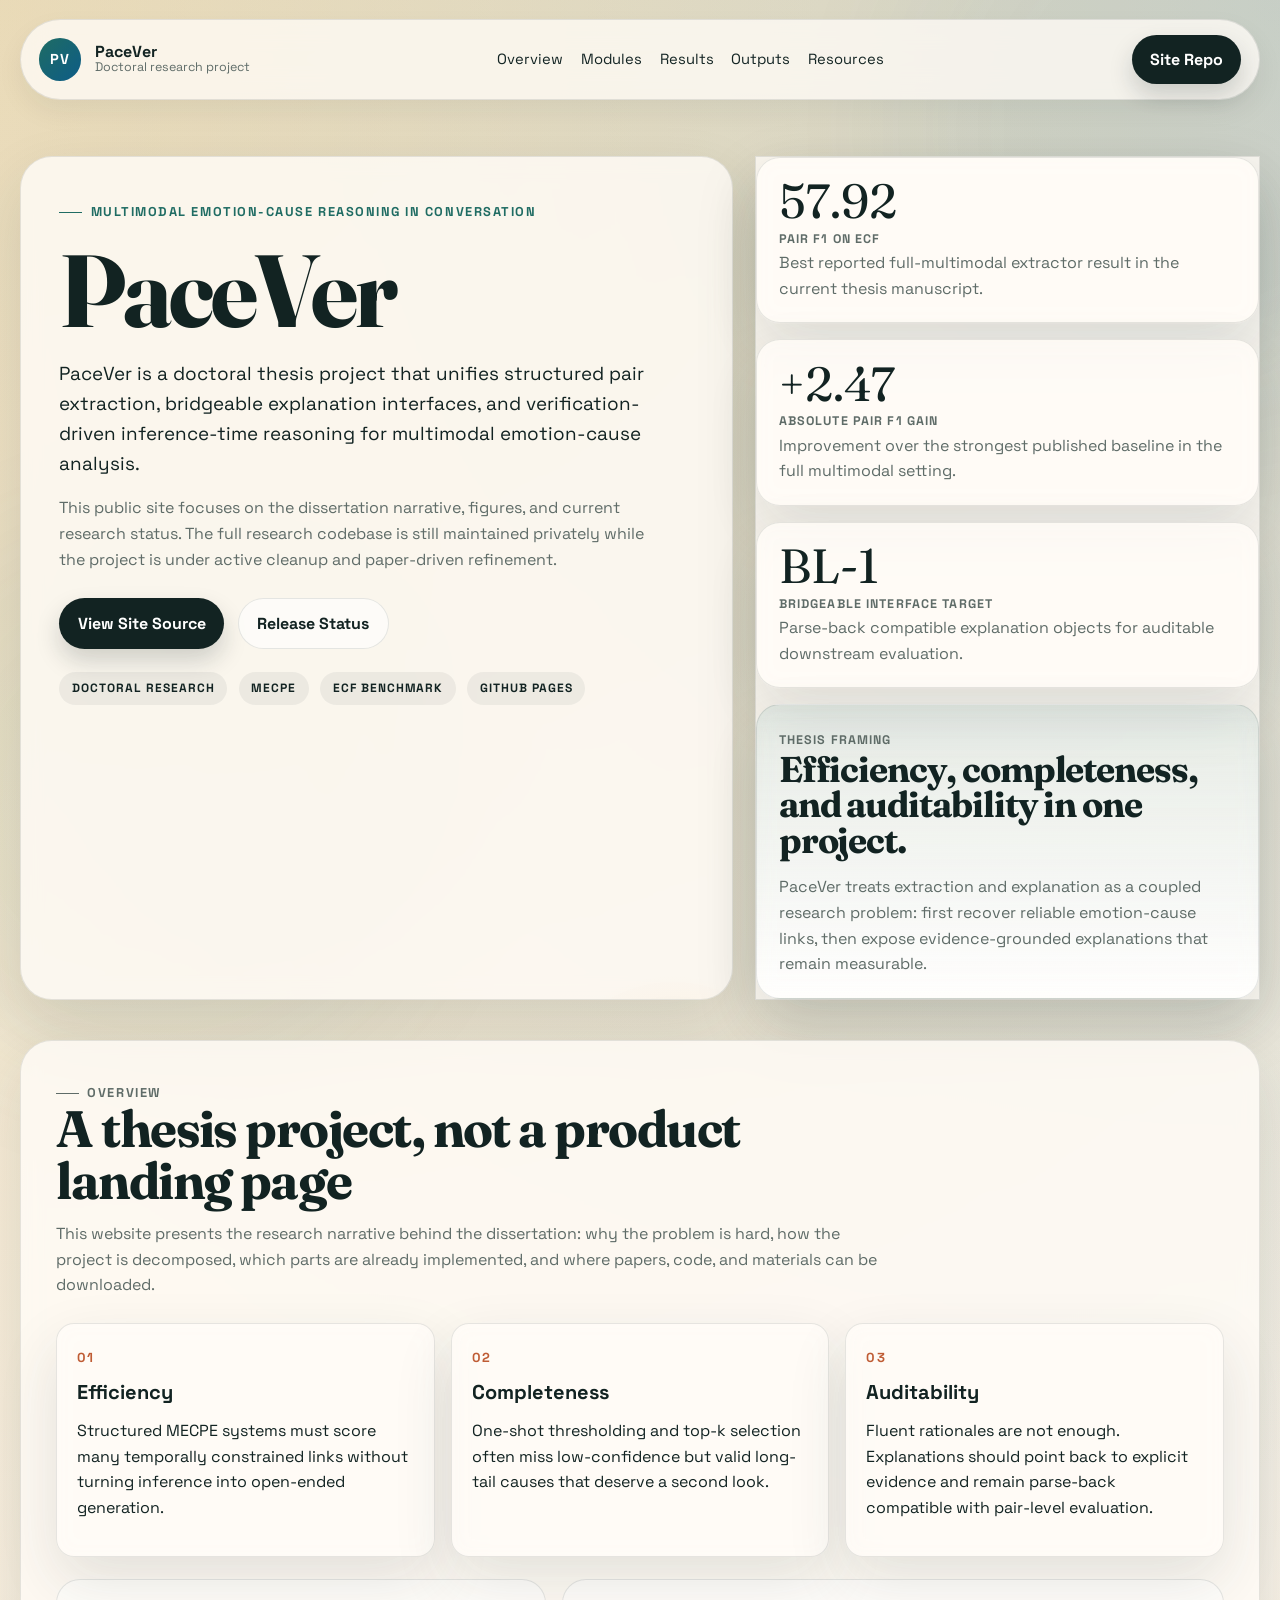
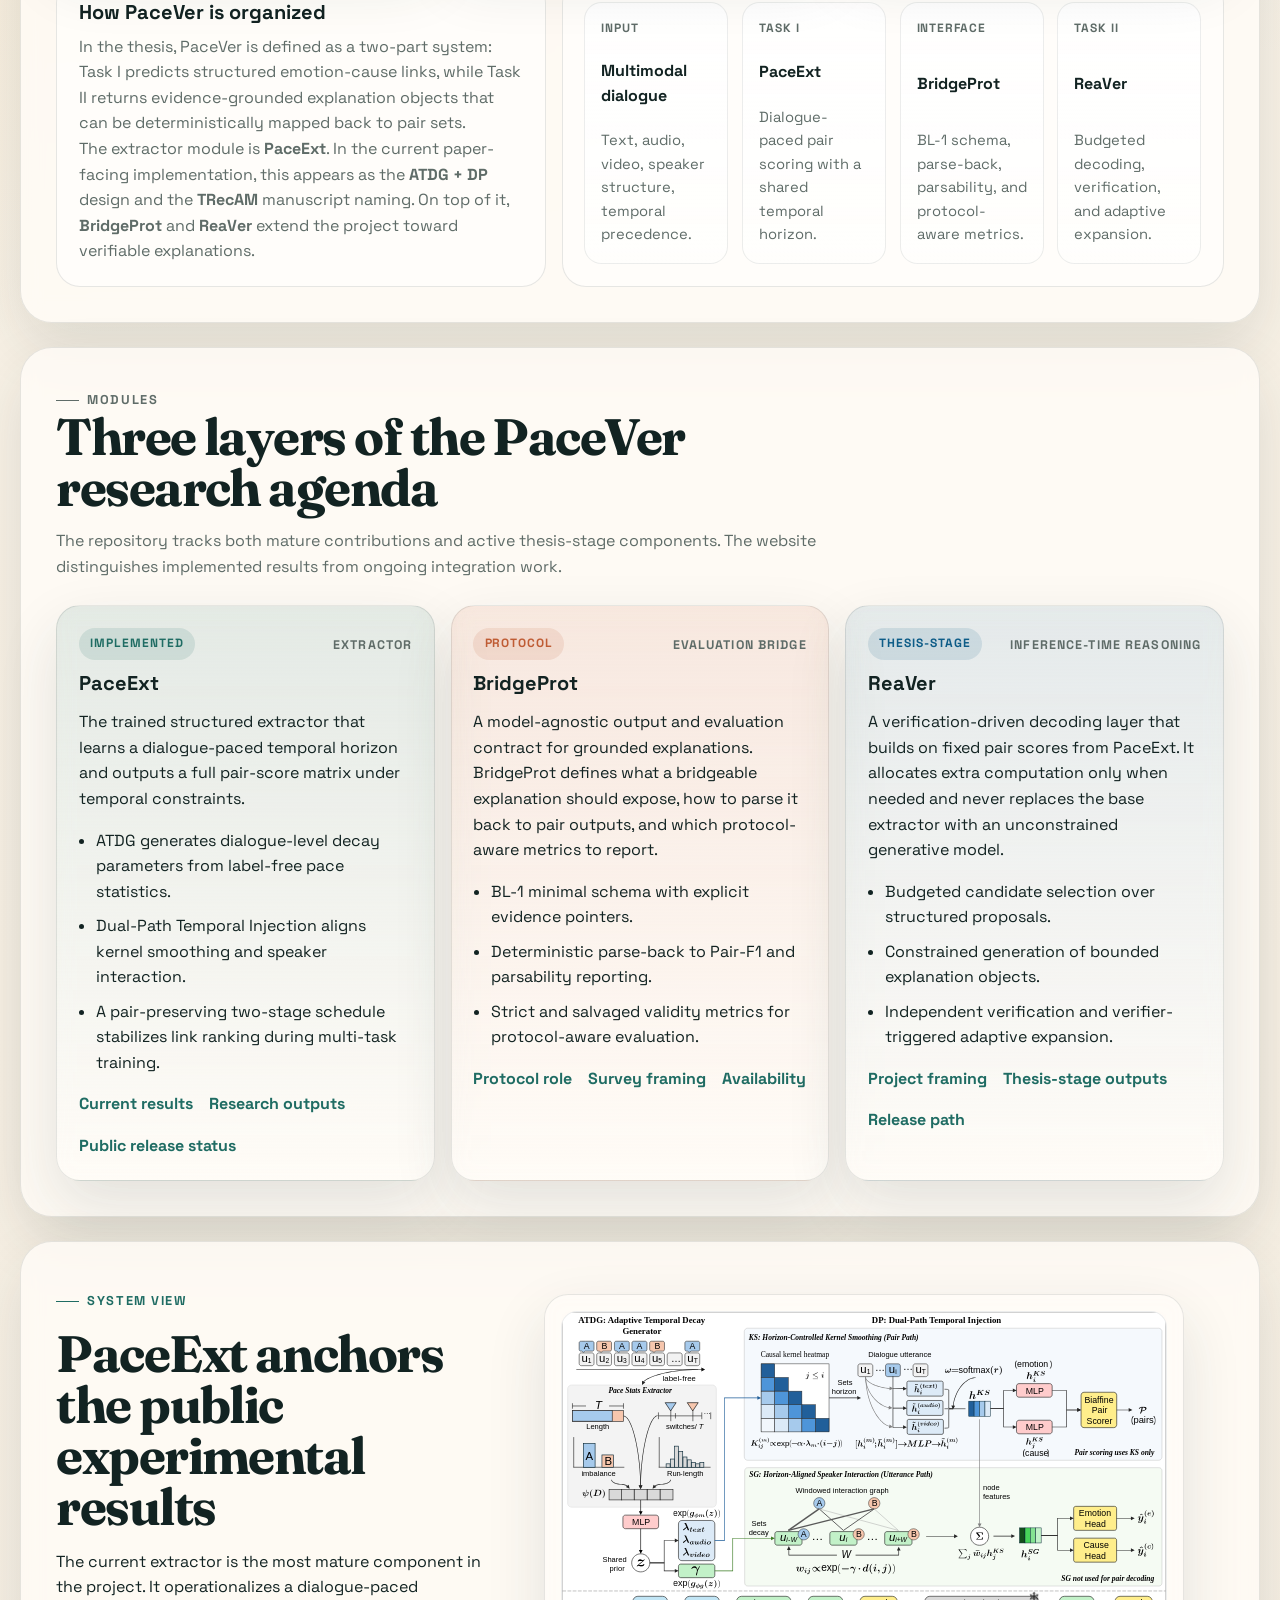
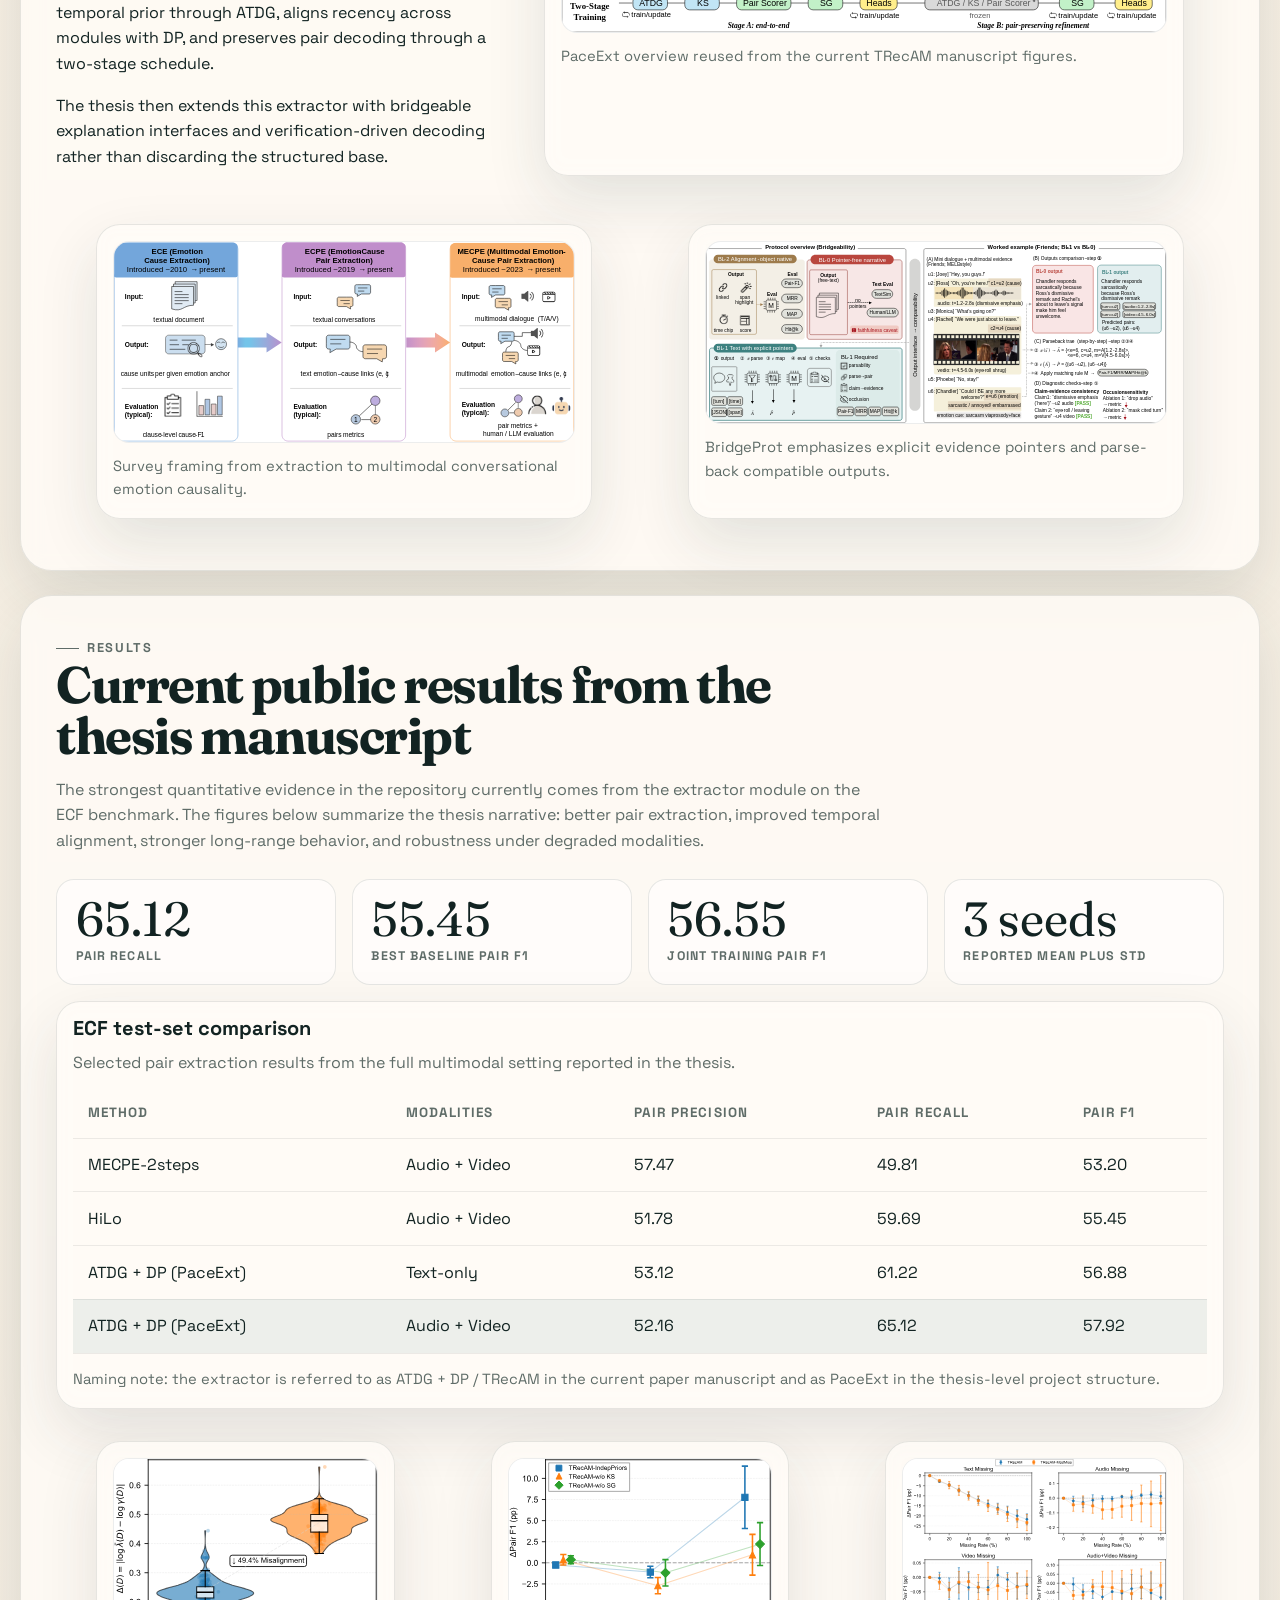
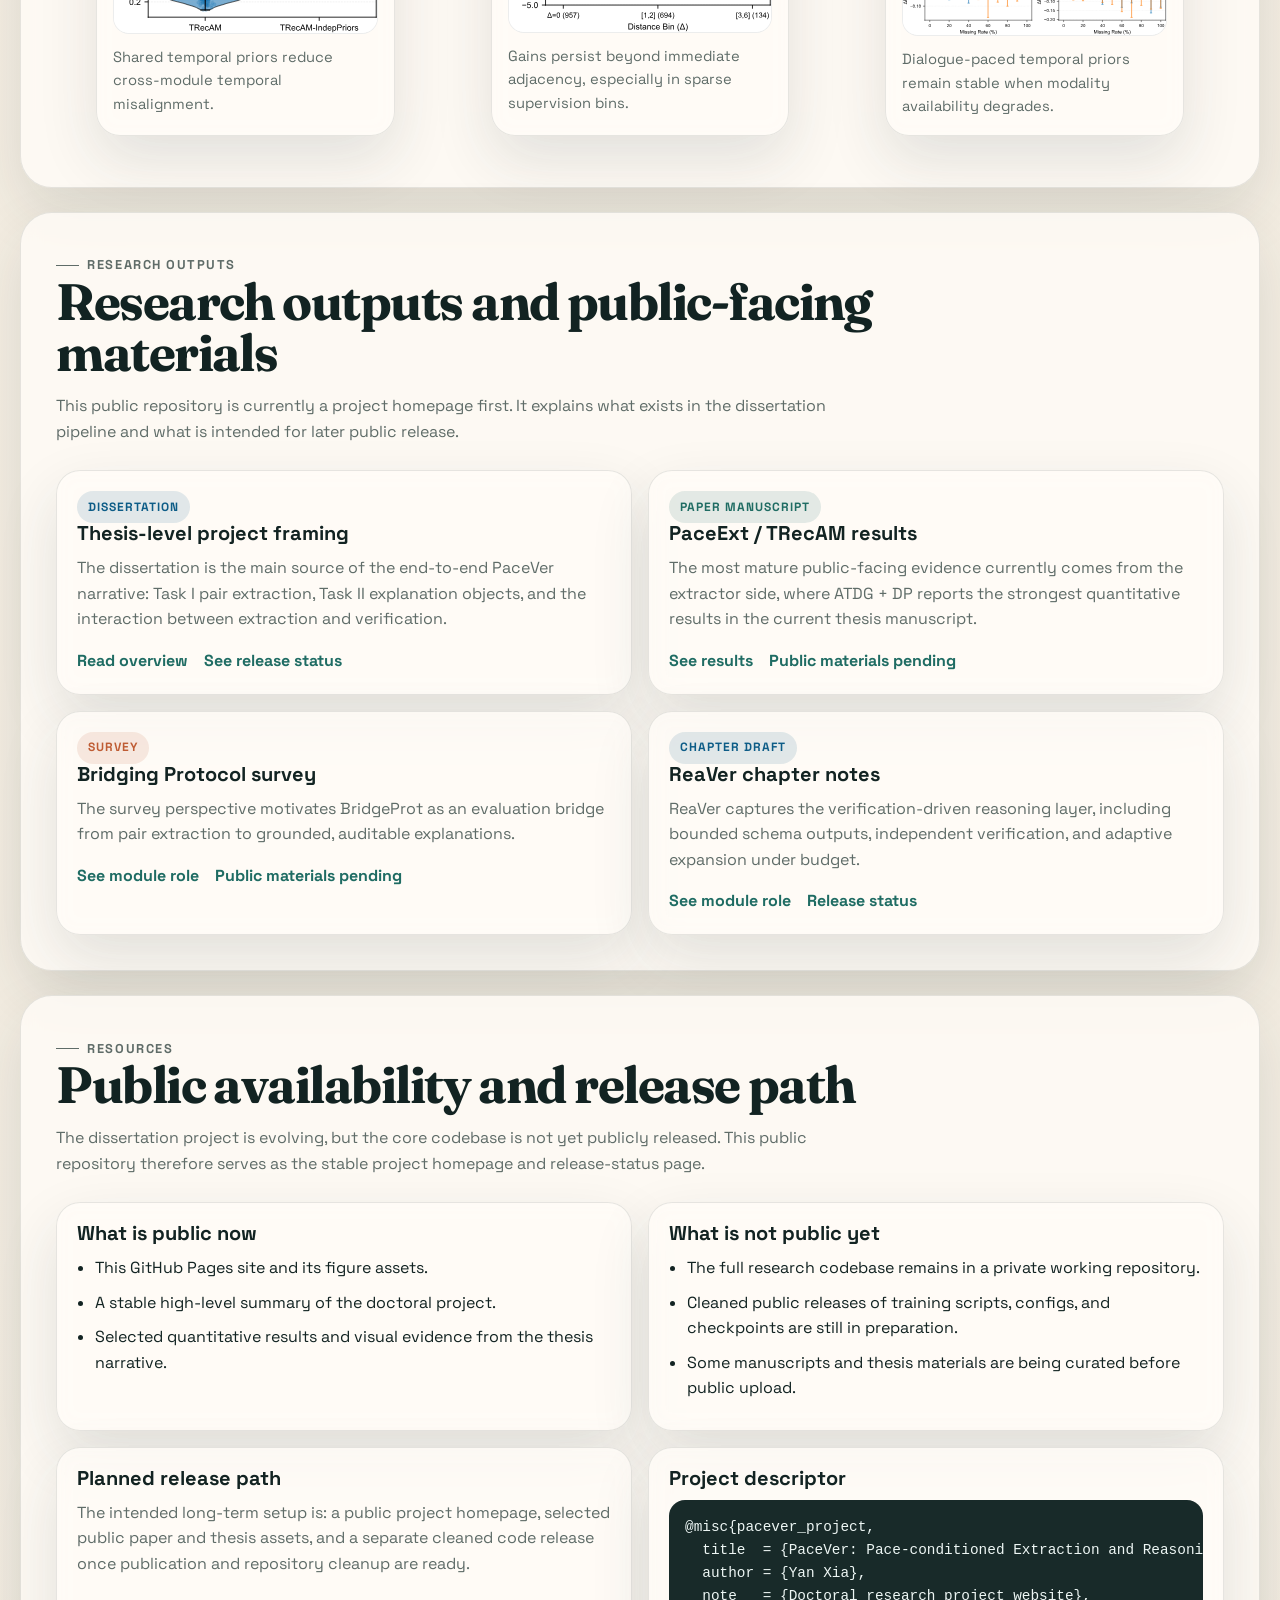
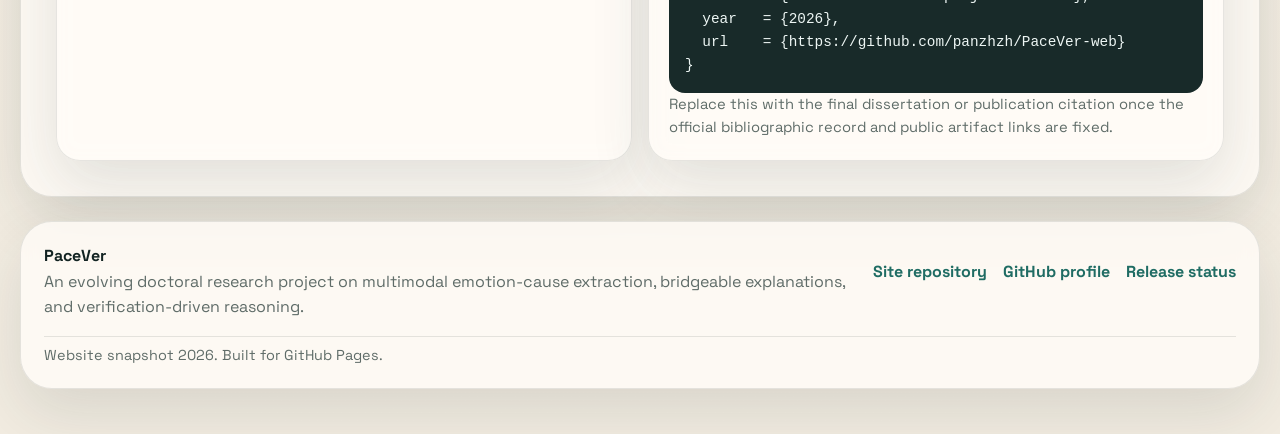
==== index.html @ 2b468725 "Initialize public project website" ====
<!DOCTYPE html>
<html lang="en">
<head>
  <meta charset="UTF-8">
  <meta name="viewport" content="width=device-width, initial-scale=1.0">
  <title>PaceVer | Doctoral Research Project</title>
  <meta
    name="description"
    content="PaceVer is a doctoral research project on multimodal emotion-cause reasoning in conversation, spanning structured extraction, bridgeable explanations, and verification-driven inference-time reasoning."
  >
  <link rel="preconnect" href="https://fonts.googleapis.com">
  <link rel="preconnect" href="https://fonts.gstatic.com" crossorigin>
  <link
    href="https://fonts.googleapis.com/css2?family=Fraunces:opsz,wght@9..144,600;9..144,700&family=Space+Grotesk:wght@400;500;700&display=swap"
    rel="stylesheet"
  >
  <link rel="icon" href="assets/favicon.svg" type="image/svg+xml">
  <link rel="stylesheet" href="assets/styles.css">
</head>
<body>
  <div class="page-shell">
    <header class="site-header">
      <a class="brand" href="#top" aria-label="PaceVer home">
        <span class="brand-mark">PV</span>
        <span class="brand-text">
          <strong>PaceVer</strong>
          <span>Doctoral research project</span>
        </span>
      </a>
      <nav class="site-nav" aria-label="Primary">
        <a href="#overview">Overview</a>
        <a href="#modules">Modules</a>
        <a href="#results">Results</a>
        <a href="#outputs">Outputs</a>
        <a href="#resources">Resources</a>
      </nav>
      <a class="nav-cta" href="https://github.com/panzhzh/PaceVer-web" target="_blank" rel="noreferrer">Site Repo</a>
    </header>

    <main id="top">
      <section class="hero reveal">
        <div class="hero-copy">
          <p class="eyebrow">Multimodal emotion-cause reasoning in conversation</p>
          <h1>PaceVer</h1>
          <p class="hero-lead">
            PaceVer is a doctoral thesis project that unifies structured pair extraction, bridgeable
            explanation interfaces, and verification-driven inference-time reasoning for multimodal
            emotion-cause analysis.
          </p>
          <p class="hero-note">
            This public site focuses on the dissertation narrative, figures, and current research
            status. The full research codebase is still maintained privately while the project is
            under active cleanup and paper-driven refinement.
          </p>
          <div class="hero-actions">
            <a class="button primary" href="https://github.com/panzhzh/PaceVer-web" target="_blank" rel="noreferrer">View Site Source</a>
            <a class="button secondary" href="#resources">Release Status</a>
          </div>
          <div class="hero-tags" aria-label="Project tags">
            <span>Doctoral research</span>
            <span>MECPE</span>
            <span>ECF benchmark</span>
            <span>GitHub Pages</span>
          </div>
        </div>

        <aside class="hero-panel">
          <div class="metric-stack">
            <article class="metric-card">
              <span class="metric-value">57.92</span>
              <span class="metric-label">Pair F1 on ECF</span>
              <p>Best reported full-multimodal extractor result in the current thesis manuscript.</p>
            </article>
            <article class="metric-card">
              <span class="metric-value">+2.47</span>
              <span class="metric-label">Absolute Pair F1 gain</span>
              <p>Improvement over the strongest published baseline in the full multimodal setting.</p>
            </article>
            <article class="metric-card">
              <span class="metric-value">BL-1</span>
              <span class="metric-label">Bridgeable interface target</span>
              <p>Parse-back compatible explanation objects for auditable downstream evaluation.</p>
            </article>
          </div>
          <div class="thesis-frame">
            <p class="frame-label">Thesis framing</p>
            <h2>Efficiency, completeness, and auditability in one project.</h2>
            <p>
              PaceVer treats extraction and explanation as a coupled research problem: first recover
              reliable emotion-cause links, then expose evidence-grounded explanations that remain
              measurable.
            </p>
          </div>
        </aside>
      </section>

      <section id="overview" class="section reveal">
        <div class="section-heading">
          <p class="eyebrow">Overview</p>
          <h2>A thesis project, not a product landing page</h2>
          <p>
            This website presents the research narrative behind the dissertation: why the problem is
            hard, how the project is decomposed, which parts are already implemented, and where
            papers, code, and materials can be downloaded.
          </p>
        </div>

        <div class="challenge-grid">
          <article class="challenge-card">
            <span class="challenge-index">01</span>
            <h3>Efficiency</h3>
            <p>
              Structured MECPE systems must score many temporally constrained links without turning
              inference into open-ended generation.
            </p>
          </article>
          <article class="challenge-card">
            <span class="challenge-index">02</span>
            <h3>Completeness</h3>
            <p>
              One-shot thresholding and top-k selection often miss low-confidence but valid long-tail
              causes that deserve a second look.
            </p>
          </article>
          <article class="challenge-card">
            <span class="challenge-index">03</span>
            <h3>Auditability</h3>
            <p>
              Fluent rationales are not enough. Explanations should point back to explicit evidence
              and remain parse-back compatible with pair-level evaluation.
            </p>
          </article>
        </div>

        <div class="project-summary">
          <div class="summary-copy">
            <h3>How PaceVer is organized</h3>
            <p>
              In the thesis, PaceVer is defined as a two-part system: Task I predicts structured
              emotion-cause links, while Task II returns evidence-grounded explanation objects that
              can be deterministically mapped back to pair sets.
            </p>
            <p>
              The extractor module is <strong>PaceExt</strong>. In the current paper-facing
              implementation, this appears as the <strong>ATDG + DP</strong> design and the
              <strong>TRecAM</strong> manuscript naming. On top of it, <strong>BridgeProt</strong>
              and <strong>ReaVer</strong> extend the project toward verifiable explanations.
            </p>
          </div>
          <div class="summary-rail" aria-label="PaceVer flow">
            <div class="rail-node">
              <span>Input</span>
              <strong>Multimodal dialogue</strong>
              <p>Text, audio, video, speaker structure, temporal precedence.</p>
            </div>
            <div class="rail-arrow">-></div>
            <div class="rail-node">
              <span>Task I</span>
              <strong>PaceExt</strong>
              <p>Dialogue-paced pair scoring with a shared temporal horizon.</p>
            </div>
            <div class="rail-arrow">-></div>
            <div class="rail-node">
              <span>Interface</span>
              <strong>BridgeProt</strong>
              <p>BL-1 schema, parse-back, parsability, and protocol-aware metrics.</p>
            </div>
            <div class="rail-arrow">-></div>
            <div class="rail-node">
              <span>Task II</span>
              <strong>ReaVer</strong>
              <p>Budgeted decoding, verification, and adaptive expansion.</p>
            </div>
          </div>
        </div>
      </section>

      <section id="modules" class="section reveal">
        <div class="section-heading">
          <p class="eyebrow">Modules</p>
          <h2>Three layers of the PaceVer research agenda</h2>
          <p>
            The repository tracks both mature contributions and active thesis-stage components. The
            website distinguishes implemented results from ongoing integration work.
          </p>
        </div>

        <div class="module-grid">
          <article class="module-card accent-sage">
            <div class="module-topline">
              <span class="status status-live">Implemented</span>
              <span class="module-kicker">Extractor</span>
            </div>
            <h3>PaceExt</h3>
            <p>
              The trained structured extractor that learns a dialogue-paced temporal horizon and
              outputs a full pair-score matrix under temporal constraints.
            </p>
            <ul>
              <li>ATDG generates dialogue-level decay parameters from label-free pace statistics.</li>
              <li>Dual-Path Temporal Injection aligns kernel smoothing and speaker interaction.</li>
              <li>A pair-preserving two-stage schedule stabilizes link ranking during multi-task training.</li>
            </ul>
            <div class="module-links">
              <a href="#results">Current results</a>
              <a href="#outputs">Research outputs</a>
              <a href="#resources">Public release status</a>
            </div>
          </article>

          <article class="module-card accent-clay">
            <div class="module-topline">
              <span class="status status-build">Protocol</span>
              <span class="module-kicker">Evaluation bridge</span>
            </div>
            <h3>BridgeProt</h3>
            <p>
              A model-agnostic output and evaluation contract for grounded explanations. BridgeProt
              defines what a bridgeable explanation should expose, how to parse it back to pair
              outputs, and which protocol-aware metrics to report.
            </p>
            <ul>
              <li>BL-1 minimal schema with explicit evidence pointers.</li>
              <li>Deterministic parse-back to Pair-F1 and parsability reporting.</li>
              <li>Strict and salvaged validity metrics for protocol-aware evaluation.</li>
            </ul>
            <div class="module-links">
              <a href="#overview">Protocol role</a>
              <a href="#outputs">Survey framing</a>
              <a href="#resources">Availability</a>
            </div>
          </article>

          <article class="module-card accent-sea">
            <div class="module-topline">
              <span class="status status-thesis">Thesis-stage</span>
              <span class="module-kicker">Inference-time reasoning</span>
            </div>
            <h3>ReaVer</h3>
            <p>
              A verification-driven decoding layer that builds on fixed pair scores from PaceExt. It
              allocates extra computation only when needed and never replaces the base extractor with
              an unconstrained generative model.
            </p>
            <ul>
              <li>Budgeted candidate selection over structured proposals.</li>
              <li>Constrained generation of bounded explanation objects.</li>
              <li>Independent verification and verifier-triggered adaptive expansion.</li>
            </ul>
            <div class="module-links">
              <a href="#overview">Project framing</a>
              <a href="#outputs">Thesis-stage outputs</a>
              <a href="#resources">Release path</a>
            </div>
          </article>
        </div>
      </section>

      <section class="section visual-band reveal">
        <div class="figure-feature">
          <div class="figure-copy">
            <p class="eyebrow">System view</p>
            <h2>PaceExt anchors the public experimental results</h2>
            <p>
              The current extractor is the most mature component in the project. It operationalizes a
              dialogue-paced temporal prior through ATDG, aligns recency across modules with DP, and
              preserves pair decoding through a two-stage schedule.
            </p>
            <p>
              The thesis then extends this extractor with bridgeable explanation interfaces and
              verification-driven decoding rather than discarding the structured base.
            </p>
          </div>
          <figure class="figure-card large-figure">
            <img src="assets/images/paceext-overview.svg" alt="Overview of the PaceExt architecture">
            <figcaption>PaceExt overview reused from the current TRecAM manuscript figures.</figcaption>
          </figure>
        </div>

        <div class="figure-grid">
          <figure class="figure-card">
            <img src="assets/images/evolution-landscape.svg" alt="Evolution landscape of emotion causality tasks">
            <figcaption>Survey framing from extraction to multimodal conversational emotion causality.</figcaption>
          </figure>
          <figure class="figure-card">
            <img src="assets/images/bridgeprot-case.svg" alt="Example BridgeProt case diagram">
            <figcaption>BridgeProt emphasizes explicit evidence pointers and parse-back compatible outputs.</figcaption>
          </figure>
        </div>
      </section>

      <section id="results" class="section reveal">
        <div class="section-heading">
          <p class="eyebrow">Results</p>
          <h2>Current public results from the thesis manuscript</h2>
          <p>
            The strongest quantitative evidence in the repository currently comes from the extractor
            module on the ECF benchmark. The figures below summarize the thesis narrative: better pair
            extraction, improved temporal alignment, stronger long-range behavior, and robustness under
            degraded modalities.
          </p>
        </div>

        <div class="results-strip">
          <article>
            <span class="metric-value">65.12</span>
            <span class="metric-label">Pair recall</span>
          </article>
          <article>
            <span class="metric-value">55.45</span>
            <span class="metric-label">Best baseline Pair F1</span>
          </article>
          <article>
            <span class="metric-value">56.55</span>
            <span class="metric-label">Joint training Pair F1</span>
          </article>
          <article>
            <span class="metric-value">3 seeds</span>
            <span class="metric-label">Reported mean plus std</span>
          </article>
        </div>

        <div class="table-card">
          <div class="table-header">
            <h3>ECF test-set comparison</h3>
            <p>Selected pair extraction results from the full multimodal setting reported in the thesis.</p>
          </div>
          <div class="table-scroll">
            <table>
              <thead>
                <tr>
                  <th>Method</th>
                  <th>Modalities</th>
                  <th>Pair Precision</th>
                  <th>Pair Recall</th>
                  <th>Pair F1</th>
                </tr>
              </thead>
              <tbody>
                <tr>
                  <td>MECPE-2steps</td>
                  <td>Audio + Video</td>
                  <td>57.47</td>
                  <td>49.81</td>
                  <td>53.20</td>
                </tr>
                <tr>
                  <td>HiLo</td>
                  <td>Audio + Video</td>
                  <td>51.78</td>
                  <td>59.69</td>
                  <td>55.45</td>
                </tr>
                <tr>
                  <td>ATDG + DP (PaceExt)</td>
                  <td>Text-only</td>
                  <td>53.12</td>
                  <td>61.22</td>
                  <td>56.88</td>
                </tr>
                <tr class="highlight-row">
                  <td>ATDG + DP (PaceExt)</td>
                  <td>Audio + Video</td>
                  <td>52.16</td>
                  <td>65.12</td>
                  <td>57.92</td>
                </tr>
              </tbody>
            </table>
          </div>
          <p class="table-footnote">
            Naming note: the extractor is referred to as ATDG + DP / TRecAM in the current paper
            manuscript and as PaceExt in the thesis-level project structure.
          </p>
        </div>

        <div class="figure-grid results-figures">
          <figure class="figure-card">
            <img src="assets/images/temporal-alignment.svg" alt="Temporal alignment delta figure">
            <figcaption>Shared temporal priors reduce cross-module temporal misalignment.</figcaption>
          </figure>
          <figure class="figure-card">
            <img src="assets/images/distance-analysis.svg" alt="Distance analysis figure">
            <figcaption>Gains persist beyond immediate adjacency, especially in sparse supervision bins.</figcaption>
          </figure>
          <figure class="figure-card">
            <img src="assets/images/missing-modality.svg" alt="Missing modality robustness figure">
            <figcaption>Dialogue-paced temporal priors remain stable when modality availability degrades.</figcaption>
          </figure>
        </div>
      </section>

      <section id="outputs" class="section reveal">
        <div class="section-heading">
          <p class="eyebrow">Research Outputs</p>
          <h2>Research outputs and public-facing materials</h2>
          <p>
            This public repository is currently a project homepage first. It explains what exists in
            the dissertation pipeline and what is intended for later public release.
          </p>
        </div>

        <div class="output-grid">
          <article class="output-card">
            <span class="status status-thesis">Dissertation</span>
            <h3>Thesis-level project framing</h3>
            <p>
              The dissertation is the main source of the end-to-end PaceVer narrative: Task I pair
              extraction, Task II explanation objects, and the interaction between extraction and
              verification.
            </p>
            <div class="output-links">
              <a href="#overview">Read overview</a>
              <a href="#resources">See release status</a>
            </div>
          </article>

          <article class="output-card">
            <span class="status status-live">Paper manuscript</span>
            <h3>PaceExt / TRecAM results</h3>
            <p>
              The most mature public-facing evidence currently comes from the extractor side, where
              ATDG + DP reports the strongest quantitative results in the current thesis manuscript.
            </p>
            <div class="output-links">
              <a href="#results">See results</a>
              <a href="#resources">Public materials pending</a>
            </div>
          </article>

          <article class="output-card">
            <span class="status status-build">Survey</span>
            <h3>Bridging Protocol survey</h3>
            <p>
              The survey perspective motivates BridgeProt as an evaluation bridge from pair extraction
              to grounded, auditable explanations.
            </p>
            <div class="output-links">
              <a href="#modules">See module role</a>
              <a href="#resources">Public materials pending</a>
            </div>
          </article>

          <article class="output-card">
            <span class="status status-thesis">Chapter draft</span>
            <h3>ReaVer chapter notes</h3>
            <p>
              ReaVer captures the verification-driven reasoning layer, including bounded schema
              outputs, independent verification, and adaptive expansion under budget.
            </p>
            <div class="output-links">
              <a href="#modules">See module role</a>
              <a href="#resources">Release status</a>
            </div>
          </article>
        </div>
      </section>

      <section id="resources" class="section reveal">
        <div class="section-heading">
          <p class="eyebrow">Resources</p>
          <h2>Public availability and release path</h2>
          <p>
            The dissertation project is evolving, but the core codebase is not yet publicly released.
            This public repository therefore serves as the stable project homepage and release-status
            page.
          </p>
        </div>

        <div class="resource-layout">
          <article class="resource-card">
            <h3>What is public now</h3>
            <ul>
              <li>This GitHub Pages site and its figure assets.</li>
              <li>A stable high-level summary of the doctoral project.</li>
              <li>Selected quantitative results and visual evidence from the thesis narrative.</li>
            </ul>
          </article>

          <article class="resource-card">
            <h3>What is not public yet</h3>
            <ul>
              <li>The full research codebase remains in a private working repository.</li>
              <li>Cleaned public releases of training scripts, configs, and checkpoints are still in preparation.</li>
              <li>Some manuscripts and thesis materials are being curated before public upload.</li>
            </ul>
          </article>

          <article class="resource-card">
            <h3>Planned release path</h3>
            <p>
              The intended long-term setup is: a public project homepage, selected public paper and
              thesis assets, and a separate cleaned code release once publication and repository
              cleanup are ready.
            </p>
          </article>

          <article class="resource-card citation-card">
            <h3>Project descriptor</h3>
            <pre><code>@misc{pacever_project,
  title  = {PaceVer: Pace-conditioned Extraction and Reasoning with Verification},
  author = {Yan Xia},
  note   = {Doctoral research project website},
  year   = {2026},
  url    = {https://github.com/panzhzh/PaceVer-web}
}</code></pre>
            <p class="citation-note">
              Replace this with the final dissertation or publication citation once the official
              bibliographic record and public artifact links are fixed.
            </p>
          </article>
        </div>
      </section>
    </main>

    <footer class="site-footer reveal">
      <div>
        <strong>PaceVer</strong>
        <p>
          An evolving doctoral research project on multimodal emotion-cause extraction, bridgeable
          explanations, and verification-driven reasoning.
        </p>
      </div>
      <div class="footer-links">
        <a href="https://github.com/panzhzh/PaceVer-web" target="_blank" rel="noreferrer">Site repository</a>
        <a href="https://github.com/panzhzh" target="_blank" rel="noreferrer">GitHub profile</a>
        <a href="#resources">Release status</a>
      </div>
      <p class="footer-meta">Website snapshot <span id="year"></span>. Built for GitHub Pages.</p>
    </footer>
  </div>

  <script src="assets/app.js"></script>
</body>
</html>
---- assets/styles.css ----
:root {
  --bg: #f7f0e4;
  --surface: rgba(255, 252, 247, 0.82);
  --surface-strong: #fffdf9;
  --ink: #122322;
  --muted: #5f6c68;
  --line: rgba(18, 35, 34, 0.1);
  --sage: #1f6c63;
  --sage-soft: rgba(31, 108, 99, 0.12);
  --sea: #0d5c87;
  --sea-soft: rgba(13, 92, 135, 0.12);
  --clay: #bf5c34;
  --clay-soft: rgba(191, 92, 52, 0.12);
  --gold: #dbb461;
  --shadow: 0 24px 60px rgba(35, 49, 47, 0.12);
  --radius-xl: 32px;
  --radius-lg: 24px;
  --radius-md: 18px;
  --max-width: 1240px;
}

* {
  box-sizing: border-box;
}

html {
  scroll-behavior: smooth;
}

body {
  margin: 0;
  font-family: "Space Grotesk", sans-serif;
  color: var(--ink);
  background:
    radial-gradient(circle at top left, rgba(219, 180, 97, 0.35), transparent 28%),
    radial-gradient(circle at top right, rgba(13, 92, 135, 0.18), transparent 24%),
    linear-gradient(180deg, #fbf5ea 0%, var(--bg) 38%, #f2ece1 100%);
  line-height: 1.6;
}

body::before,
body::after {
  content: "";
  position: fixed;
  inset: auto;
  width: 36rem;
  height: 36rem;
  border-radius: 50%;
  filter: blur(70px);
  opacity: 0.28;
  pointer-events: none;
  z-index: -1;
}

body::before {
  top: -10rem;
  right: -12rem;
  background: rgba(13, 92, 135, 0.18);
}

body::after {
  bottom: -12rem;
  left: -8rem;
  background: rgba(31, 108, 99, 0.18);
}

a {
  color: inherit;
  text-decoration: none;
}

img {
  display: block;
  width: 100%;
  height: auto;
}

.page-shell {
  width: min(calc(100% - 2rem), var(--max-width));
  margin: 0 auto;
  padding: 1.2rem 0 2.8rem;
}

.site-header {
  position: sticky;
  top: 1rem;
  z-index: 20;
  display: flex;
  align-items: center;
  justify-content: space-between;
  gap: 1rem;
  margin-bottom: 1.5rem;
  padding: 0.9rem 1.1rem;
  border: 1px solid var(--line);
  border-radius: 999px;
  background: rgba(255, 252, 247, 0.78);
  backdrop-filter: blur(14px);
  box-shadow: 0 12px 28px rgba(22, 37, 35, 0.06);
}

.brand {
  display: inline-flex;
  align-items: center;
  gap: 0.85rem;
}

.brand-mark {
  display: grid;
  place-items: center;
  width: 2.65rem;
  height: 2.65rem;
  border-radius: 50%;
  background: linear-gradient(135deg, var(--sage), var(--sea));
  color: #fff;
  font-size: 0.9rem;
  font-weight: 700;
  letter-spacing: 0.06em;
}

.brand-text {
  display: flex;
  flex-direction: column;
  line-height: 1.05;
}

.brand-text strong {
  font-size: 1rem;
}

.brand-text span:last-child {
  color: var(--muted);
  font-size: 0.78rem;
}

.site-nav {
  display: flex;
  flex-wrap: wrap;
  justify-content: center;
  gap: 1.1rem;
  font-size: 0.92rem;
}

.site-nav a,
.footer-links a,
.module-links a,
.output-links a,
.resource-card a {
  position: relative;
}

.site-nav a::after,
.footer-links a::after,
.module-links a::after,
.output-links a::after,
.resource-card a::after {
  content: "";
  position: absolute;
  left: 0;
  bottom: -0.15rem;
  width: 100%;
  height: 1px;
  background: currentColor;
  transform: scaleX(0);
  transform-origin: left;
  transition: transform 180ms ease;
}

.site-nav a:hover::after,
.footer-links a:hover::after,
.module-links a:hover::after,
.output-links a:hover::after,
.resource-card a:hover::after {
  transform: scaleX(1);
}

.nav-cta,
.button {
  display: inline-flex;
  align-items: center;
  justify-content: center;
  min-height: 2.85rem;
  padding: 0.75rem 1.15rem;
  border-radius: 999px;
  font-weight: 700;
  transition: transform 180ms ease, box-shadow 180ms ease, background 180ms ease;
}

.nav-cta,
.button.primary {
  background: var(--ink);
  color: #fff;
  box-shadow: 0 12px 24px rgba(18, 35, 34, 0.18);
}

.button.secondary {
  border: 1px solid var(--line);
  background: rgba(255, 255, 255, 0.6);
}

.nav-cta:hover,
.button:hover {
  transform: translateY(-2px);
}

.hero {
  display: grid;
  grid-template-columns: minmax(0, 1.2fr) minmax(19rem, 0.85fr);
  gap: 1.4rem;
  padding: 2rem 0 1rem;
}

.hero-copy,
.hero-panel,
.section,
.site-footer {
  position: relative;
}

.hero-copy,
.hero-panel,
.section,
.site-footer,
.figure-card,
.module-card,
.output-card,
.resource-card,
.table-card,
.challenge-card,
.metric-card,
.thesis-frame {
  border: 1px solid var(--line);
  background: var(--surface);
  backdrop-filter: blur(10px);
  box-shadow: var(--shadow);
}

.hero-copy {
  padding: clamp(1.8rem, 3vw, 3rem);
  border-radius: var(--radius-xl);
  overflow: hidden;
}

.hero-copy::before {
  content: "";
  position: absolute;
  inset: auto -12% -30% auto;
  width: 18rem;
  height: 18rem;
  border-radius: 50%;
  background: radial-gradient(circle, rgba(219, 180, 97, 0.2), transparent 65%);
}

.eyebrow {
  display: inline-flex;
  align-items: center;
  gap: 0.55rem;
  margin: 0 0 1rem;
  color: var(--sage);
  font-size: 0.8rem;
  font-weight: 700;
  letter-spacing: 0.12em;
  text-transform: uppercase;
}

.eyebrow::before {
  content: "";
  width: 1.4rem;
  height: 1px;
  background: currentColor;
}

h1,
h2,
h3 {
  margin: 0;
  line-height: 1;
}

h1,
h2 {
  font-family: "Fraunces", serif;
  letter-spacing: -0.03em;
}

h1 {
  font-size: clamp(3.4rem, 8vw, 6.8rem);
  margin-bottom: 1.1rem;
}

h2 {
  font-size: clamp(2rem, 4vw, 3.4rem);
  margin-bottom: 0.95rem;
}

h3 {
  font-size: 1.25rem;
  margin-bottom: 0.75rem;
}

.hero-lead {
  max-width: 42rem;
  font-size: 1.18rem;
  margin: 0 0 1rem;
}

.hero-note {
  max-width: 38rem;
  color: var(--muted);
  margin: 0 0 1.6rem;
}

.hero-actions {
  display: flex;
  flex-wrap: wrap;
  gap: 0.85rem;
  margin-bottom: 1.4rem;
}

.hero-tags {
  display: flex;
  flex-wrap: wrap;
  gap: 0.7rem;
}

.hero-tags span,
.status {
  display: inline-flex;
  align-items: center;
  border-radius: 999px;
  font-size: 0.75rem;
  font-weight: 700;
  letter-spacing: 0.08em;
  text-transform: uppercase;
}

.hero-tags span {
  padding: 0.45rem 0.8rem;
  background: rgba(18, 35, 34, 0.06);
}

.hero-panel {
  display: grid;
  gap: 1rem;
}

.metric-stack {
  display: grid;
  gap: 1rem;
}

.metric-card,
.thesis-frame {
  padding: 1.3rem 1.35rem;
  border-radius: var(--radius-lg);
}

.metric-card p,
.thesis-frame p,
.section-heading p,
.summary-copy p,
.output-card p,
.resource-card p,
.table-footnote,
.site-footer p {
  margin: 0;
  color: var(--muted);
}

.metric-value {
  display: block;
  font-family: "Fraunces", serif;
  font-size: clamp(2rem, 4vw, 3rem);
  line-height: 0.95;
}

.metric-label,
.frame-label,
.module-kicker {
  display: inline-block;
  margin-top: 0.35rem;
  color: var(--muted);
  font-size: 0.78rem;
  font-weight: 700;
  letter-spacing: 0.09em;
  text-transform: uppercase;
}

.thesis-frame {
  background: linear-gradient(180deg, rgba(31, 108, 99, 0.11), rgba(255, 255, 255, 0.75));
}

.thesis-frame h2 {
  font-size: clamp(1.65rem, 2.8vw, 2.3rem);
}

.section {
  margin-top: 1.5rem;
  padding: clamp(1.4rem, 3vw, 2.2rem);
  border-radius: var(--radius-xl);
}

.section-heading {
  max-width: 52rem;
  margin-bottom: 1.6rem;
}

.challenge-grid,
.module-grid,
.figure-grid,
.output-grid,
.resource-layout {
  display: grid;
  gap: 1rem;
}

.challenge-grid {
  grid-template-columns: repeat(3, minmax(0, 1fr));
  margin-bottom: 1rem;
}

.challenge-card {
  padding: 1.25rem;
  border-radius: var(--radius-md);
}

.challenge-index {
  display: inline-flex;
  margin-bottom: 0.85rem;
  color: var(--clay);
  font-size: 0.82rem;
  font-weight: 700;
  letter-spacing: 0.1em;
}

.project-summary {
  display: grid;
  grid-template-columns: minmax(0, 0.85fr) minmax(0, 1.15fr);
  gap: 1rem;
  margin-top: 1.35rem;
}

.summary-copy,
.summary-rail {
  padding: 1.35rem;
  border-radius: var(--radius-lg);
  border: 1px solid var(--line);
  background: rgba(255, 255, 255, 0.5);
}

.summary-rail {
  display: grid;
  grid-template-columns: repeat(4, minmax(0, 1fr));
  align-items: stretch;
  gap: 0.85rem;
}

.rail-node {
  display: flex;
  flex-direction: column;
  justify-content: space-between;
  gap: 0.6rem;
  min-height: 12rem;
  padding: 1rem;
  border-radius: 1.1rem;
  background: linear-gradient(180deg, rgba(255, 255, 255, 0.8), rgba(255, 255, 255, 0.55));
  border: 1px solid rgba(18, 35, 34, 0.08);
}

.rail-node span {
  color: var(--muted);
  font-size: 0.75rem;
  font-weight: 700;
  letter-spacing: 0.08em;
  text-transform: uppercase;
}

.rail-node strong {
  font-size: 1rem;
}

.rail-node p {
  margin: 0;
  color: var(--muted);
  font-size: 0.92rem;
}

.rail-arrow {
  display: none;
}

.module-grid {
  grid-template-columns: repeat(3, minmax(0, 1fr));
}

.module-card {
  padding: 1.35rem;
  border-radius: var(--radius-lg);
}

.module-card ul,
.resource-card ul {
  margin: 0;
  padding-left: 1.1rem;
}

.module-card li,
.resource-card li {
  margin-bottom: 0.55rem;
}

.module-topline {
  display: flex;
  align-items: center;
  justify-content: space-between;
  gap: 0.8rem;
  margin-bottom: 0.85rem;
}

.status {
  padding: 0.4rem 0.7rem;
}

.status-live {
  background: var(--sage-soft);
  color: var(--sage);
}

.status-build {
  background: var(--clay-soft);
  color: var(--clay);
}

.status-thesis {
  background: var(--sea-soft);
  color: var(--sea);
}

.accent-sage {
  background: linear-gradient(180deg, rgba(31, 108, 99, 0.12), rgba(255, 252, 247, 0.84));
}

.accent-clay {
  background: linear-gradient(180deg, rgba(191, 92, 52, 0.12), rgba(255, 252, 247, 0.84));
}

.accent-sea {
  background: linear-gradient(180deg, rgba(13, 92, 135, 0.11), rgba(255, 252, 247, 0.84));
}

.module-links,
.output-links,
.footer-links {
  display: flex;
  flex-wrap: wrap;
  gap: 1rem;
  margin-top: 1rem;
  color: var(--sage);
  font-weight: 700;
}

.visual-band .figure-feature {
  display: grid;
  grid-template-columns: minmax(0, 0.75fr) minmax(0, 1.25fr);
  gap: 1rem;
  margin-bottom: 1rem;
}

.figure-copy {
  padding: 0.4rem 0;
}

.figure-card {
  padding: 1rem;
  border-radius: var(--radius-lg);
}

.figure-card img {
  border-radius: 1rem;
  border: 1px solid rgba(18, 35, 34, 0.08);
  background: #fff;
}

.figure-card figcaption {
  margin-top: 0.75rem;
  color: var(--muted);
  font-size: 0.92rem;
}

.figure-grid {
  grid-template-columns: repeat(2, minmax(0, 1fr));
}

.results-strip {
  display: grid;
  grid-template-columns: repeat(4, minmax(0, 1fr));
  gap: 1rem;
  margin-bottom: 1rem;
}

.results-strip article {
  padding: 1rem 1.15rem;
  border-radius: var(--radius-md);
  border: 1px solid var(--line);
  background: rgba(255, 255, 255, 0.6);
}

.table-card {
  padding: 1rem;
  border-radius: var(--radius-lg);
  margin-bottom: 1rem;
}

.table-header {
  margin-bottom: 0.85rem;
}

.table-header p {
  margin: 0.35rem 0 0;
  color: var(--muted);
}

.table-scroll {
  overflow-x: auto;
}

table {
  width: 100%;
  border-collapse: collapse;
  min-width: 40rem;
}

th,
td {
  padding: 0.85rem 0.9rem;
  text-align: left;
  border-bottom: 1px solid rgba(18, 35, 34, 0.08);
}

th {
  color: var(--muted);
  font-size: 0.84rem;
  letter-spacing: 0.08em;
  text-transform: uppercase;
}

.highlight-row {
  background: rgba(31, 108, 99, 0.08);
}

.table-footnote {
  margin-top: 0.9rem;
  font-size: 0.92rem;
}

.results-figures {
  grid-template-columns: repeat(3, minmax(0, 1fr));
}

.output-grid {
  grid-template-columns: repeat(2, minmax(0, 1fr));
}

.output-card,
.resource-card {
  padding: 1.25rem;
  border-radius: var(--radius-lg);
}

.resource-layout {
  grid-template-columns: repeat(2, minmax(0, 1fr));
}

.citation-card pre {
  margin: 0;
  padding: 1rem;
  overflow-x: auto;
  border-radius: 1rem;
  background: #182a29;
  color: #edf6f4;
  font-size: 0.9rem;
}

.citation-note {
  margin-top: 0.75rem;
  font-size: 0.92rem;
}

.site-footer {
  display: grid;
  grid-template-columns: minmax(0, 1fr) auto;
  gap: 1rem;
  align-items: end;
  margin-top: 1.5rem;
  padding: 1.3rem 1.45rem;
  border-radius: var(--radius-xl);
}

.footer-links {
  align-self: start;
}

.footer-meta {
  grid-column: 1 / -1;
  padding-top: 0.45rem;
  border-top: 1px solid var(--line);
  font-size: 0.9rem;
}

.reveal {
  opacity: 0;
  transform: translateY(18px);
  transition: opacity 540ms ease, transform 540ms ease;
}

.reveal.is-visible {
  opacity: 1;
  transform: translateY(0);
}

@media (max-width: 1100px) {
  .hero,
  .project-summary,
  .visual-band .figure-feature,
  .module-grid,
  .challenge-grid,
  .output-grid,
  .resource-layout,
  .figure-grid,
  .results-strip,
  .results-figures,
  .site-footer {
    grid-template-columns: 1fr;
  }

  .summary-rail {
    grid-template-columns: 1fr;
  }

  .rail-arrow {
    display: none;
  }
}

@media (max-width: 780px) {
  .page-shell {
    width: min(calc(100% - 1rem), var(--max-width));
  }

  .site-header {
    position: static;
    border-radius: 1.3rem;
    flex-direction: column;
    align-items: stretch;
  }

  .site-nav {
    justify-content: flex-start;
  }

  .nav-cta {
    width: 100%;
  }

  .hero-copy,
  .section,
  .site-footer {
    padding: 1.2rem;
  }

  h1 {
    font-size: clamp(2.8rem, 16vw, 4.4rem);
  }

  h2 {
    font-size: clamp(1.85rem, 10vw, 2.7rem);
  }

  .hero-actions,
  .module-links,
  .output-links,
  .footer-links {
    flex-direction: column;
    align-items: flex-start;
  }

  .button,
  .button.secondary,
  .button.primary {
    width: 100%;
  }

  table {
    min-width: 34rem;
  }
}
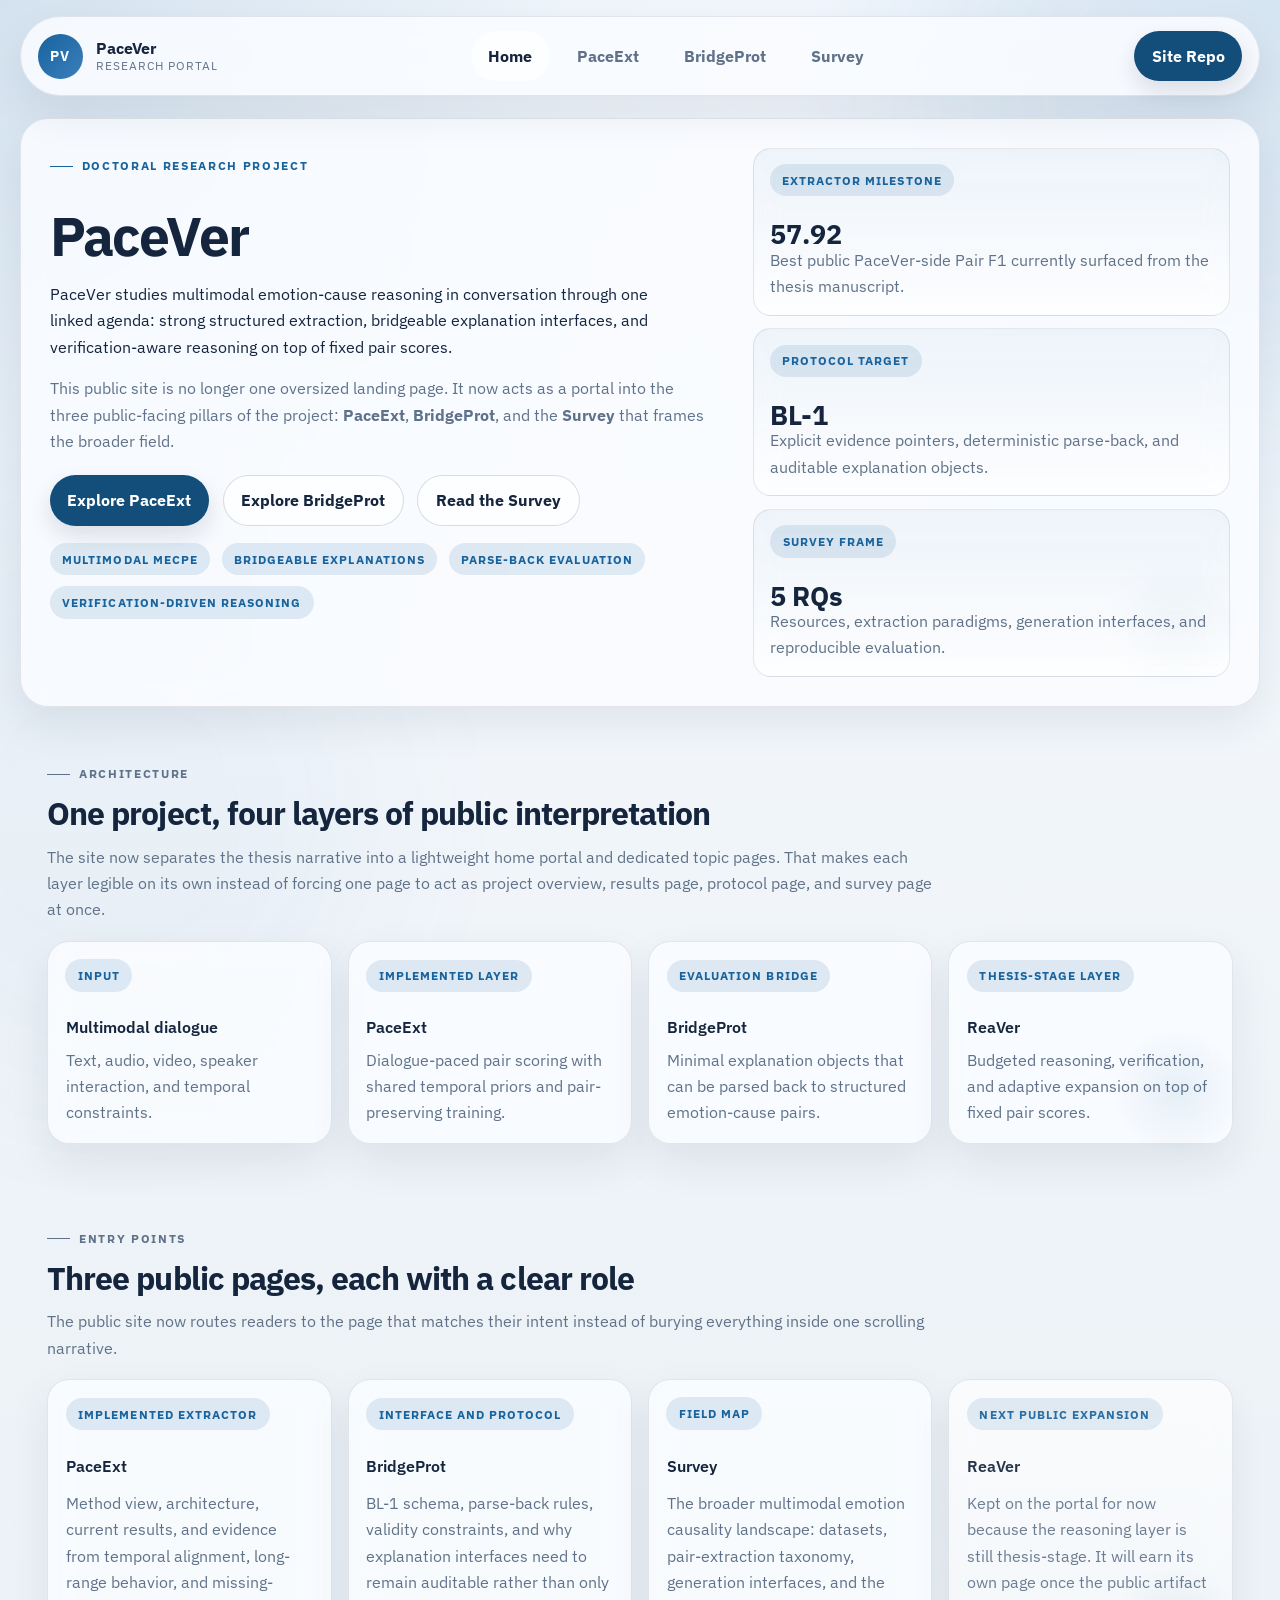
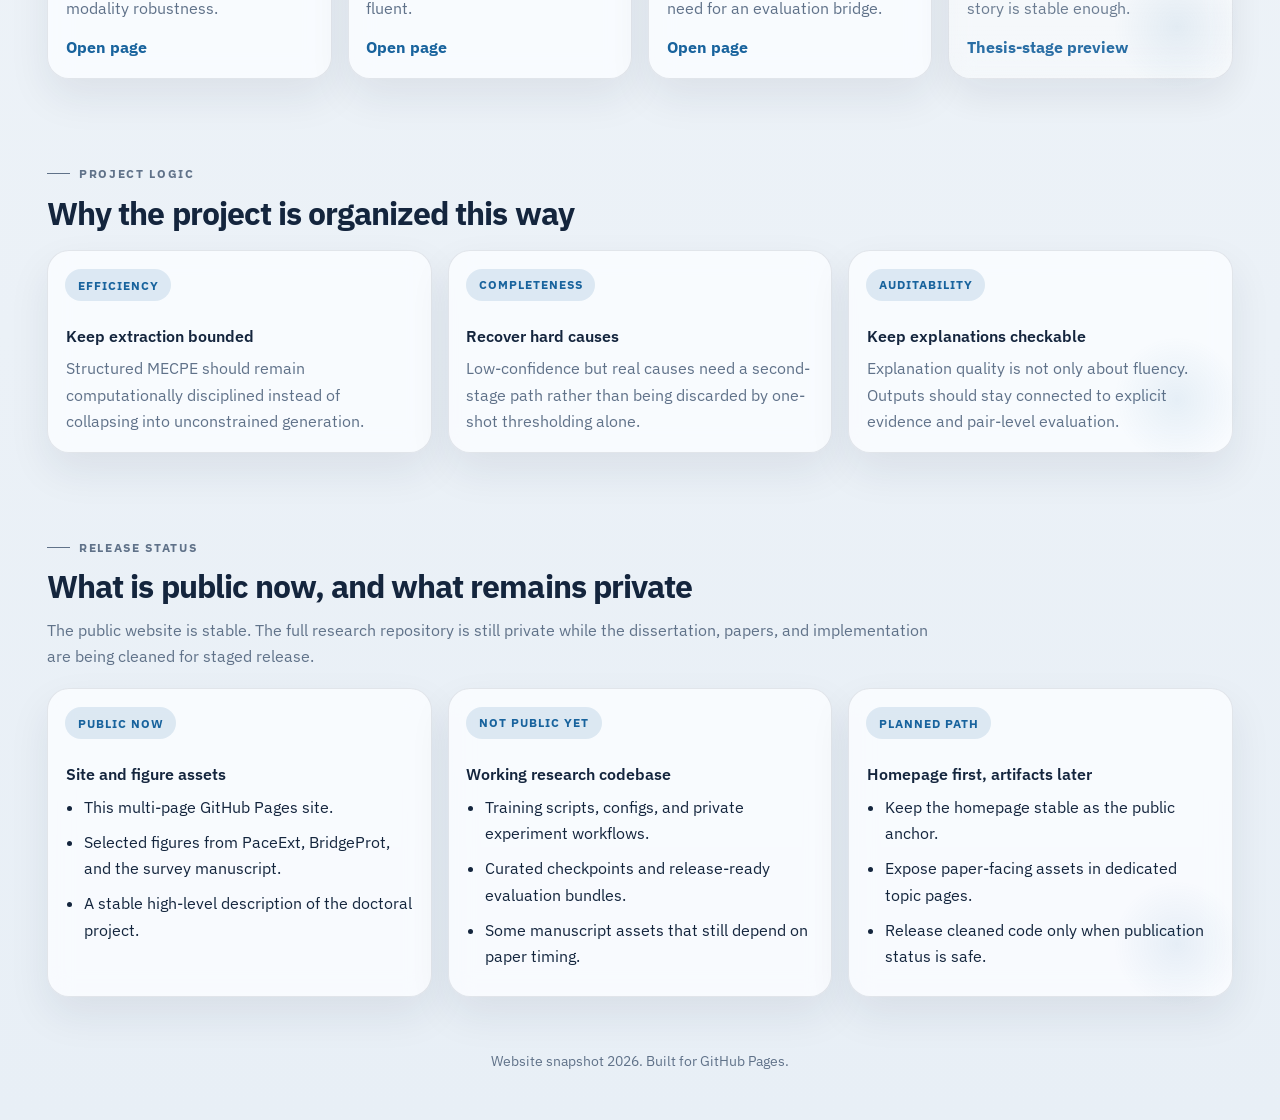
==== commit 5f2e0090: "Simplify page footers" ====
--- a/index.html
+++ b/index.html
@@ -3,530 +3,250 @@
 <head>
   <meta charset="UTF-8">
   <meta name="viewport" content="width=device-width, initial-scale=1.0">
-  <title>PaceVer | Doctoral Research Project</title>
+  <title>PaceVer | Research Portal</title>
   <meta
     name="description"
-    content="PaceVer is a doctoral research project on multimodal emotion-cause reasoning in conversation, spanning structured extraction, bridgeable explanations, and verification-driven inference-time reasoning."
+    content="PaceVer is a doctoral research project on multimodal emotion-cause extraction, bridgeable explanations, and verification-driven reasoning."
   >
   <link rel="preconnect" href="https://fonts.googleapis.com">
   <link rel="preconnect" href="https://fonts.gstatic.com" crossorigin>
   <link
-    href="https://fonts.googleapis.com/css2?family=Fraunces:opsz,wght@9..144,600;9..144,700&family=Space+Grotesk:wght@400;500;700&display=swap"
+    href="https://fonts.googleapis.com/css2?family=IBM+Plex+Sans:wght@400;500;600;700&display=swap"
     rel="stylesheet"
   >
   <link rel="icon" href="assets/favicon.svg" type="image/svg+xml">
   <link rel="stylesheet" href="assets/styles.css">
 </head>
-<body>
+<body data-theme="home">
   <div class="page-shell">
-    <header class="site-header">
-      <a class="brand" href="#top" aria-label="PaceVer home">
+    <header class="site-header surface">
+      <a class="brand" href="./" aria-label="PaceVer home">
         <span class="brand-mark">PV</span>
-        <span class="brand-text">
+        <span class="brand-copy">
           <strong>PaceVer</strong>
-          <span>Doctoral research project</span>
+          <span>research portal</span>
         </span>
       </a>
       <nav class="site-nav" aria-label="Primary">
-        <a href="#overview">Overview</a>
-        <a href="#modules">Modules</a>
-        <a href="#results">Results</a>
-        <a href="#outputs">Outputs</a>
-        <a href="#resources">Resources</a>
+        <a class="nav-link" href="./" aria-current="page">Home</a>
+        <a class="nav-link" href="ext/">PaceExt</a>
+        <a class="nav-link" href="bridge/">BridgeProt</a>
+        <a class="nav-link" href="survey/">Survey</a>
       </nav>
       <a class="nav-cta" href="https://github.com/panzhzh/PaceVer-web" target="_blank" rel="noreferrer">Site Repo</a>
     </header>
 
-    <main id="top">
-      <section class="hero reveal">
+    <main class="page-main">
+      <section class="hero surface reveal">
         <div class="hero-copy">
-          <p class="eyebrow">Multimodal emotion-cause reasoning in conversation</p>
-          <h1>PaceVer</h1>
-          <p class="hero-lead">
-            PaceVer is a doctoral thesis project that unifies structured pair extraction, bridgeable
-            explanation interfaces, and verification-driven inference-time reasoning for multimodal
-            emotion-cause analysis.
+          <p class="eyebrow">Doctoral research project</p>
+          <h1 class="hero-title">PaceVer</h1>
+          <p class="lead">
+            PaceVer studies multimodal emotion-cause reasoning in conversation through one linked
+            agenda: strong structured extraction, bridgeable explanation interfaces, and
+            verification-aware reasoning on top of fixed pair scores.
           </p>
           <p class="hero-note">
-            This public site focuses on the dissertation narrative, figures, and current research
-            status. The full research codebase is still maintained privately while the project is
-            under active cleanup and paper-driven refinement.
+            This public site is no longer one oversized landing page. It now acts as a portal into
+            the three public-facing pillars of the project: <strong>PaceExt</strong>,
+            <strong>BridgeProt</strong>, and the <strong>Survey</strong> that frames the broader
+            field.
           </p>
           <div class="hero-actions">
-            <a class="button primary" href="https://github.com/panzhzh/PaceVer-web" target="_blank" rel="noreferrer">View Site Source</a>
-            <a class="button secondary" href="#resources">Release Status</a>
+            <a class="button primary" href="ext/">Explore PaceExt</a>
+            <a class="button secondary" href="bridge/">Explore BridgeProt</a>
+            <a class="button secondary" href="survey/">Read the Survey</a>
           </div>
-          <div class="hero-tags" aria-label="Project tags">
-            <span>Doctoral research</span>
-            <span>MECPE</span>
-            <span>ECF benchmark</span>
-            <span>GitHub Pages</span>
+          <div class="chip-row" aria-label="Project tags">
+            <span>Multimodal MECPE</span>
+            <span>Bridgeable explanations</span>
+            <span>Parse-back evaluation</span>
+            <span>Verification-driven reasoning</span>
           </div>
         </div>
 
         <aside class="hero-panel">
-          <div class="metric-stack">
-            <article class="metric-card">
-              <span class="metric-value">57.92</span>
-              <span class="metric-label">Pair F1 on ECF</span>
-              <p>Best reported full-multimodal extractor result in the current thesis manuscript.</p>
-            </article>
-            <article class="metric-card">
-              <span class="metric-value">+2.47</span>
-              <span class="metric-label">Absolute Pair F1 gain</span>
-              <p>Improvement over the strongest published baseline in the full multimodal setting.</p>
-            </article>
-            <article class="metric-card">
-              <span class="metric-value">BL-1</span>
-              <span class="metric-label">Bridgeable interface target</span>
-              <p>Parse-back compatible explanation objects for auditable downstream evaluation.</p>
-            </article>
-          </div>
-          <div class="thesis-frame">
-            <p class="frame-label">Thesis framing</p>
-            <h2>Efficiency, completeness, and auditability in one project.</h2>
-            <p>
-              PaceVer treats extraction and explanation as a coupled research problem: first recover
-              reliable emotion-cause links, then expose evidence-grounded explanations that remain
-              measurable.
-            </p>
-          </div>
+          <article class="stat-card surface-subtle">
+            <span class="stat-label">Extractor milestone</span>
+            <strong class="stat-value">57.92</strong>
+            <p>Best public PaceVer-side Pair F1 currently surfaced from the thesis manuscript.</p>
+          </article>
+          <article class="stat-card surface-subtle">
+            <span class="stat-label">Protocol target</span>
+            <strong class="stat-value">BL-1</strong>
+            <p>Explicit evidence pointers, deterministic parse-back, and auditable explanation objects.</p>
+          </article>
+          <article class="stat-card surface-subtle">
+            <span class="stat-label">Survey frame</span>
+            <strong class="stat-value">5 RQs</strong>
+            <p>Resources, extraction paradigms, generation interfaces, and reproducible evaluation.</p>
+          </article>
         </aside>
       </section>
 
-      <section id="overview" class="section reveal">
-        <div class="section-heading">
-          <p class="eyebrow">Overview</p>
-          <h2>A thesis project, not a product landing page</h2>
+      <section class="section reveal" id="architecture">
+        <div class="section-header">
+          <p class="eyebrow">Architecture</p>
+          <h2>One project, four layers of public interpretation</h2>
           <p>
-            This website presents the research narrative behind the dissertation: why the problem is
-            hard, how the project is decomposed, which parts are already implemented, and where
-            papers, code, and materials can be downloaded.
-          </p>
-        </div>
-
-        <div class="challenge-grid">
-          <article class="challenge-card">
-            <span class="challenge-index">01</span>
-            <h3>Efficiency</h3>
-            <p>
-              Structured MECPE systems must score many temporally constrained links without turning
-              inference into open-ended generation.
-            </p>
-          </article>
-          <article class="challenge-card">
-            <span class="challenge-index">02</span>
-            <h3>Completeness</h3>
-            <p>
-              One-shot thresholding and top-k selection often miss low-confidence but valid long-tail
-              causes that deserve a second look.
-            </p>
-          </article>
-          <article class="challenge-card">
-            <span class="challenge-index">03</span>
-            <h3>Auditability</h3>
-            <p>
-              Fluent rationales are not enough. Explanations should point back to explicit evidence
-              and remain parse-back compatible with pair-level evaluation.
-            </p>
-          </article>
-        </div>
-
-        <div class="project-summary">
-          <div class="summary-copy">
-            <h3>How PaceVer is organized</h3>
-            <p>
-              In the thesis, PaceVer is defined as a two-part system: Task I predicts structured
-              emotion-cause links, while Task II returns evidence-grounded explanation objects that
-              can be deterministically mapped back to pair sets.
-            </p>
-            <p>
-              The extractor module is <strong>PaceExt</strong>. In the current paper-facing
-              implementation, this appears as the <strong>ATDG + DP</strong> design and the
-              <strong>TRecAM</strong> manuscript naming. On top of it, <strong>BridgeProt</strong>
-              and <strong>ReaVer</strong> extend the project toward verifiable explanations.
-            </p>
-          </div>
-          <div class="summary-rail" aria-label="PaceVer flow">
-            <div class="rail-node">
-              <span>Input</span>
-              <strong>Multimodal dialogue</strong>
-              <p>Text, audio, video, speaker structure, temporal precedence.</p>
-            </div>
-            <div class="rail-arrow">-></div>
-            <div class="rail-node">
-              <span>Task I</span>
-              <strong>PaceExt</strong>
-              <p>Dialogue-paced pair scoring with a shared temporal horizon.</p>
-            </div>
-            <div class="rail-arrow">-></div>
-            <div class="rail-node">
-              <span>Interface</span>
-              <strong>BridgeProt</strong>
-              <p>BL-1 schema, parse-back, parsability, and protocol-aware metrics.</p>
-            </div>
-            <div class="rail-arrow">-></div>
-            <div class="rail-node">
-              <span>Task II</span>
-              <strong>ReaVer</strong>
-              <p>Budgeted decoding, verification, and adaptive expansion.</p>
-            </div>
-          </div>
-        </div>
-      </section>
-
-      <section id="modules" class="section reveal">
-        <div class="section-heading">
-          <p class="eyebrow">Modules</p>
-          <h2>Three layers of the PaceVer research agenda</h2>
+            The site now separates the thesis narrative into a lightweight home portal and dedicated
+            topic pages. That makes each layer legible on its own instead of forcing one page to
+            act as project overview, results page, protocol page, and survey page at once.
+          </p>
+        </div>
+
+        <div class="flow-grid">
+          <article class="feature-card">
+            <span class="card-kicker">Input</span>
+            <h3>Multimodal dialogue</h3>
+            <p>Text, audio, video, speaker interaction, and temporal constraints.</p>
+          </article>
+          <article class="feature-card">
+            <span class="card-kicker">Implemented layer</span>
+            <h3>PaceExt</h3>
+            <p>Dialogue-paced pair scoring with shared temporal priors and pair-preserving training.</p>
+          </article>
+          <article class="feature-card">
+            <span class="card-kicker">Evaluation bridge</span>
+            <h3>BridgeProt</h3>
+            <p>Minimal explanation objects that can be parsed back to structured emotion-cause pairs.</p>
+          </article>
+          <article class="feature-card">
+            <span class="card-kicker">Thesis-stage layer</span>
+            <h3>ReaVer</h3>
+            <p>Budgeted reasoning, verification, and adaptive expansion on top of fixed pair scores.</p>
+          </article>
+        </div>
+      </section>
+
+      <section class="section reveal" id="entry-points">
+        <div class="section-header">
+          <p class="eyebrow">Entry Points</p>
+          <h2>Three public pages, each with a clear role</h2>
           <p>
-            The repository tracks both mature contributions and active thesis-stage components. The
-            website distinguishes implemented results from ongoing integration work.
-          </p>
-        </div>
-
-        <div class="module-grid">
-          <article class="module-card accent-sage">
-            <div class="module-topline">
-              <span class="status status-live">Implemented</span>
-              <span class="module-kicker">Extractor</span>
-            </div>
+            The public site now routes readers to the page that matches their intent instead of
+            burying everything inside one scrolling narrative.
+          </p>
+        </div>
+
+        <div class="portal-grid">
+          <a class="portal-card" href="ext/">
+            <span class="portal-label">Implemented extractor</span>
             <h3>PaceExt</h3>
             <p>
-              The trained structured extractor that learns a dialogue-paced temporal horizon and
-              outputs a full pair-score matrix under temporal constraints.
-            </p>
-            <ul>
-              <li>ATDG generates dialogue-level decay parameters from label-free pace statistics.</li>
-              <li>Dual-Path Temporal Injection aligns kernel smoothing and speaker interaction.</li>
-              <li>A pair-preserving two-stage schedule stabilizes link ranking during multi-task training.</li>
+              Method view, architecture, current results, and evidence from temporal alignment,
+              long-range behavior, and missing-modality robustness.
+            </p>
+            <span class="portal-link">Open page</span>
+          </a>
+          <a class="portal-card" href="bridge/">
+            <span class="portal-label">Interface and protocol</span>
+            <h3>BridgeProt</h3>
+            <p>
+              BL-1 schema, parse-back rules, validity constraints, and why explanation interfaces
+              need to remain auditable rather than only fluent.
+            </p>
+            <span class="portal-link">Open page</span>
+          </a>
+          <a class="portal-card" href="survey/">
+            <span class="portal-label">Field map</span>
+            <h3>Survey</h3>
+            <p>
+              The broader multimodal emotion causality landscape: datasets, pair-extraction
+              taxonomy, generation interfaces, and the need for an evaluation bridge.
+            </p>
+            <span class="portal-link">Open page</span>
+          </a>
+          <article class="portal-card portal-muted">
+            <span class="portal-label">Next public expansion</span>
+            <h3>ReaVer</h3>
+            <p>
+              Kept on the portal for now because the reasoning layer is still thesis-stage. It will
+              earn its own page once the public artifact story is stable enough.
+            </p>
+            <span class="portal-link">Thesis-stage preview</span>
+          </article>
+        </div>
+      </section>
+
+      <section class="section reveal" id="principles">
+        <div class="section-header">
+          <p class="eyebrow">Project Logic</p>
+          <h2>Why the project is organized this way</h2>
+        </div>
+
+        <div class="card-grid three-up">
+          <article class="feature-card">
+            <span class="card-kicker">Efficiency</span>
+            <h3>Keep extraction bounded</h3>
+            <p>
+              Structured MECPE should remain computationally disciplined instead of collapsing into
+              unconstrained generation.
+            </p>
+          </article>
+          <article class="feature-card">
+            <span class="card-kicker">Completeness</span>
+            <h3>Recover hard causes</h3>
+            <p>
+              Low-confidence but real causes need a second-stage path rather than being discarded by
+              one-shot thresholding alone.
+            </p>
+          </article>
+          <article class="feature-card">
+            <span class="card-kicker">Auditability</span>
+            <h3>Keep explanations checkable</h3>
+            <p>
+              Explanation quality is not only about fluency. Outputs should stay connected to
+              explicit evidence and pair-level evaluation.
+            </p>
+          </article>
+        </div>
+      </section>
+
+      <section class="section reveal" id="status">
+        <div class="section-header">
+          <p class="eyebrow">Release Status</p>
+          <h2>What is public now, and what remains private</h2>
+          <p>
+            The public website is stable. The full research repository is still private while the
+            dissertation, papers, and implementation are being cleaned for staged release.
+          </p>
+        </div>
+
+        <div class="card-grid three-up">
+          <article class="feature-card">
+            <span class="card-kicker">Public now</span>
+            <h3>Site and figure assets</h3>
+            <ul class="check-list">
+              <li>This multi-page GitHub Pages site.</li>
+              <li>Selected figures from PaceExt, BridgeProt, and the survey manuscript.</li>
+              <li>A stable high-level description of the doctoral project.</li>
             </ul>
-            <div class="module-links">
-              <a href="#results">Current results</a>
-              <a href="#outputs">Research outputs</a>
-              <a href="#resources">Public release status</a>
-            </div>
-          </article>
-
-          <article class="module-card accent-clay">
-            <div class="module-topline">
-              <span class="status status-build">Protocol</span>
-              <span class="module-kicker">Evaluation bridge</span>
-            </div>
-            <h3>BridgeProt</h3>
-            <p>
-              A model-agnostic output and evaluation contract for grounded explanations. BridgeProt
-              defines what a bridgeable explanation should expose, how to parse it back to pair
-              outputs, and which protocol-aware metrics to report.
-            </p>
-            <ul>
-              <li>BL-1 minimal schema with explicit evidence pointers.</li>
-              <li>Deterministic parse-back to Pair-F1 and parsability reporting.</li>
-              <li>Strict and salvaged validity metrics for protocol-aware evaluation.</li>
+          </article>
+          <article class="feature-card">
+            <span class="card-kicker">Not public yet</span>
+            <h3>Working research codebase</h3>
+            <ul class="check-list">
+              <li>Training scripts, configs, and private experiment workflows.</li>
+              <li>Curated checkpoints and release-ready evaluation bundles.</li>
+              <li>Some manuscript assets that still depend on paper timing.</li>
             </ul>
-            <div class="module-links">
-              <a href="#overview">Protocol role</a>
-              <a href="#outputs">Survey framing</a>
-              <a href="#resources">Availability</a>
-            </div>
-          </article>
-
-          <article class="module-card accent-sea">
-            <div class="module-topline">
-              <span class="status status-thesis">Thesis-stage</span>
-              <span class="module-kicker">Inference-time reasoning</span>
-            </div>
-            <h3>ReaVer</h3>
-            <p>
-              A verification-driven decoding layer that builds on fixed pair scores from PaceExt. It
-              allocates extra computation only when needed and never replaces the base extractor with
-              an unconstrained generative model.
-            </p>
-            <ul>
-              <li>Budgeted candidate selection over structured proposals.</li>
-              <li>Constrained generation of bounded explanation objects.</li>
-              <li>Independent verification and verifier-triggered adaptive expansion.</li>
+          </article>
+          <article class="feature-card">
+            <span class="card-kicker">Planned path</span>
+            <h3>Homepage first, artifacts later</h3>
+            <ul class="check-list">
+              <li>Keep the homepage stable as the public anchor.</li>
+              <li>Expose paper-facing assets in dedicated topic pages.</li>
+              <li>Release cleaned code only when publication status is safe.</li>
             </ul>
-            <div class="module-links">
-              <a href="#overview">Project framing</a>
-              <a href="#outputs">Thesis-stage outputs</a>
-              <a href="#resources">Release path</a>
-            </div>
-          </article>
-        </div>
-      </section>
-
-      <section class="section visual-band reveal">
-        <div class="figure-feature">
-          <div class="figure-copy">
-            <p class="eyebrow">System view</p>
-            <h2>PaceExt anchors the public experimental results</h2>
-            <p>
-              The current extractor is the most mature component in the project. It operationalizes a
-              dialogue-paced temporal prior through ATDG, aligns recency across modules with DP, and
-              preserves pair decoding through a two-stage schedule.
-            </p>
-            <p>
-              The thesis then extends this extractor with bridgeable explanation interfaces and
-              verification-driven decoding rather than discarding the structured base.
-            </p>
-          </div>
-          <figure class="figure-card large-figure">
-            <img src="assets/images/paceext-overview.svg" alt="Overview of the PaceExt architecture">
-            <figcaption>PaceExt overview reused from the current TRecAM manuscript figures.</figcaption>
-          </figure>
-        </div>
-
-        <div class="figure-grid">
-          <figure class="figure-card">
-            <img src="assets/images/evolution-landscape.svg" alt="Evolution landscape of emotion causality tasks">
-            <figcaption>Survey framing from extraction to multimodal conversational emotion causality.</figcaption>
-          </figure>
-          <figure class="figure-card">
-            <img src="assets/images/bridgeprot-case.svg" alt="Example BridgeProt case diagram">
-            <figcaption>BridgeProt emphasizes explicit evidence pointers and parse-back compatible outputs.</figcaption>
-          </figure>
-        </div>
-      </section>
-
-      <section id="results" class="section reveal">
-        <div class="section-heading">
-          <p class="eyebrow">Results</p>
-          <h2>Current public results from the thesis manuscript</h2>
-          <p>
-            The strongest quantitative evidence in the repository currently comes from the extractor
-            module on the ECF benchmark. The figures below summarize the thesis narrative: better pair
-            extraction, improved temporal alignment, stronger long-range behavior, and robustness under
-            degraded modalities.
-          </p>
-        </div>
-
-        <div class="results-strip">
-          <article>
-            <span class="metric-value">65.12</span>
-            <span class="metric-label">Pair recall</span>
-          </article>
-          <article>
-            <span class="metric-value">55.45</span>
-            <span class="metric-label">Best baseline Pair F1</span>
-          </article>
-          <article>
-            <span class="metric-value">56.55</span>
-            <span class="metric-label">Joint training Pair F1</span>
-          </article>
-          <article>
-            <span class="metric-value">3 seeds</span>
-            <span class="metric-label">Reported mean plus std</span>
-          </article>
-        </div>
-
-        <div class="table-card">
-          <div class="table-header">
-            <h3>ECF test-set comparison</h3>
-            <p>Selected pair extraction results from the full multimodal setting reported in the thesis.</p>
-          </div>
-          <div class="table-scroll">
-            <table>
-              <thead>
-                <tr>
-                  <th>Method</th>
-                  <th>Modalities</th>
-                  <th>Pair Precision</th>
-                  <th>Pair Recall</th>
-                  <th>Pair F1</th>
-                </tr>
-              </thead>
-              <tbody>
-                <tr>
-                  <td>MECPE-2steps</td>
-                  <td>Audio + Video</td>
-                  <td>57.47</td>
-                  <td>49.81</td>
-                  <td>53.20</td>
-                </tr>
-                <tr>
-                  <td>HiLo</td>
-                  <td>Audio + Video</td>
-                  <td>51.78</td>
-                  <td>59.69</td>
-                  <td>55.45</td>
-                </tr>
-                <tr>
-                  <td>ATDG + DP (PaceExt)</td>
-                  <td>Text-only</td>
-                  <td>53.12</td>
-                  <td>61.22</td>
-                  <td>56.88</td>
-                </tr>
-                <tr class="highlight-row">
-                  <td>ATDG + DP (PaceExt)</td>
-                  <td>Audio + Video</td>
-                  <td>52.16</td>
-                  <td>65.12</td>
-                  <td>57.92</td>
-                </tr>
-              </tbody>
-            </table>
-          </div>
-          <p class="table-footnote">
-            Naming note: the extractor is referred to as ATDG + DP / TRecAM in the current paper
-            manuscript and as PaceExt in the thesis-level project structure.
-          </p>
-        </div>
-
-        <div class="figure-grid results-figures">
-          <figure class="figure-card">
-            <img src="assets/images/temporal-alignment.svg" alt="Temporal alignment delta figure">
-            <figcaption>Shared temporal priors reduce cross-module temporal misalignment.</figcaption>
-          </figure>
-          <figure class="figure-card">
-            <img src="assets/images/distance-analysis.svg" alt="Distance analysis figure">
-            <figcaption>Gains persist beyond immediate adjacency, especially in sparse supervision bins.</figcaption>
-          </figure>
-          <figure class="figure-card">
-            <img src="assets/images/missing-modality.svg" alt="Missing modality robustness figure">
-            <figcaption>Dialogue-paced temporal priors remain stable when modality availability degrades.</figcaption>
-          </figure>
-        </div>
-      </section>
-
-      <section id="outputs" class="section reveal">
-        <div class="section-heading">
-          <p class="eyebrow">Research Outputs</p>
-          <h2>Research outputs and public-facing materials</h2>
-          <p>
-            This public repository is currently a project homepage first. It explains what exists in
-            the dissertation pipeline and what is intended for later public release.
-          </p>
-        </div>
-
-        <div class="output-grid">
-          <article class="output-card">
-            <span class="status status-thesis">Dissertation</span>
-            <h3>Thesis-level project framing</h3>
-            <p>
-              The dissertation is the main source of the end-to-end PaceVer narrative: Task I pair
-              extraction, Task II explanation objects, and the interaction between extraction and
-              verification.
-            </p>
-            <div class="output-links">
-              <a href="#overview">Read overview</a>
-              <a href="#resources">See release status</a>
-            </div>
-          </article>
-
-          <article class="output-card">
-            <span class="status status-live">Paper manuscript</span>
-            <h3>PaceExt / TRecAM results</h3>
-            <p>
-              The most mature public-facing evidence currently comes from the extractor side, where
-              ATDG + DP reports the strongest quantitative results in the current thesis manuscript.
-            </p>
-            <div class="output-links">
-              <a href="#results">See results</a>
-              <a href="#resources">Public materials pending</a>
-            </div>
-          </article>
-
-          <article class="output-card">
-            <span class="status status-build">Survey</span>
-            <h3>Bridging Protocol survey</h3>
-            <p>
-              The survey perspective motivates BridgeProt as an evaluation bridge from pair extraction
-              to grounded, auditable explanations.
-            </p>
-            <div class="output-links">
-              <a href="#modules">See module role</a>
-              <a href="#resources">Public materials pending</a>
-            </div>
-          </article>
-
-          <article class="output-card">
-            <span class="status status-thesis">Chapter draft</span>
-            <h3>ReaVer chapter notes</h3>
-            <p>
-              ReaVer captures the verification-driven reasoning layer, including bounded schema
-              outputs, independent verification, and adaptive expansion under budget.
-            </p>
-            <div class="output-links">
-              <a href="#modules">See module role</a>
-              <a href="#resources">Release status</a>
-            </div>
-          </article>
-        </div>
-      </section>
-
-      <section id="resources" class="section reveal">
-        <div class="section-heading">
-          <p class="eyebrow">Resources</p>
-          <h2>Public availability and release path</h2>
-          <p>
-            The dissertation project is evolving, but the core codebase is not yet publicly released.
-            This public repository therefore serves as the stable project homepage and release-status
-            page.
-          </p>
-        </div>
-
-        <div class="resource-layout">
-          <article class="resource-card">
-            <h3>What is public now</h3>
-            <ul>
-              <li>This GitHub Pages site and its figure assets.</li>
-              <li>A stable high-level summary of the doctoral project.</li>
-              <li>Selected quantitative results and visual evidence from the thesis narrative.</li>
-            </ul>
-          </article>
-
-          <article class="resource-card">
-            <h3>What is not public yet</h3>
-            <ul>
-              <li>The full research codebase remains in a private working repository.</li>
-              <li>Cleaned public releases of training scripts, configs, and checkpoints are still in preparation.</li>
-              <li>Some manuscripts and thesis materials are being curated before public upload.</li>
-            </ul>
-          </article>
-
-          <article class="resource-card">
-            <h3>Planned release path</h3>
-            <p>
-              The intended long-term setup is: a public project homepage, selected public paper and
-              thesis assets, and a separate cleaned code release once publication and repository
-              cleanup are ready.
-            </p>
-          </article>
-
-          <article class="resource-card citation-card">
-            <h3>Project descriptor</h3>
-            <pre><code>@misc{pacever_project,
-  title  = {PaceVer: Pace-conditioned Extraction and Reasoning with Verification},
-  author = {Yan Xia},
-  note   = {Doctoral research project website},
-  year   = {2026},
-  url    = {https://github.com/panzhzh/PaceVer-web}
-}</code></pre>
-            <p class="citation-note">
-              Replace this with the final dissertation or publication citation once the official
-              bibliographic record and public artifact links are fixed.
-            </p>
           </article>
         </div>
       </section>
     </main>
 
     <footer class="site-footer reveal">
-      <div>
-        <strong>PaceVer</strong>
-        <p>
-          An evolving doctoral research project on multimodal emotion-cause extraction, bridgeable
-          explanations, and verification-driven reasoning.
-        </p>
-      </div>
-      <div class="footer-links">
-        <a href="https://github.com/panzhzh/PaceVer-web" target="_blank" rel="noreferrer">Site repository</a>
-        <a href="https://github.com/panzhzh" target="_blank" rel="noreferrer">GitHub profile</a>
-        <a href="#resources">Release status</a>
-      </div>
-      <p class="footer-meta">Website snapshot <span id="year"></span>. Built for GitHub Pages.</p>
+      <p class="footer-meta">Website snapshot <span class="js-year"></span>. Built for GitHub Pages.</p>
     </footer>
   </div>
 
--- a/assets/styles.css
+++ b/assets/styles.css
@@ -1,22 +1,54 @@
 :root {
-  --bg: #f7f0e4;
-  --surface: rgba(255, 252, 247, 0.82);
-  --surface-strong: #fffdf9;
-  --ink: #122322;
-  --muted: #5f6c68;
-  --line: rgba(18, 35, 34, 0.1);
-  --sage: #1f6c63;
-  --sage-soft: rgba(31, 108, 99, 0.12);
-  --sea: #0d5c87;
-  --sea-soft: rgba(13, 92, 135, 0.12);
-  --clay: #bf5c34;
-  --clay-soft: rgba(191, 92, 52, 0.12);
-  --gold: #dbb461;
-  --shadow: 0 24px 60px rgba(35, 49, 47, 0.12);
-  --radius-xl: 32px;
-  --radius-lg: 24px;
+  --bg: #eef3f8;
+  --surface: rgba(250, 252, 255, 0.88);
+  --surface-strong: #ffffff;
+  --surface-subtle: rgba(255, 255, 255, 0.62);
+  --ink: #14253d;
+  --muted: #607289;
+  --line: rgba(20, 37, 61, 0.1);
+  --line-strong: rgba(20, 37, 61, 0.16);
+  --accent: #18639d;
+  --accent-strong: #134d7a;
+  --accent-soft: rgba(24, 99, 157, 0.12);
+  --accent-alt: #3b7fbc;
+  --accent-alt-soft: rgba(59, 127, 188, 0.12);
+  --halo-a: rgba(24, 99, 157, 0.16);
+  --halo-b: rgba(59, 127, 188, 0.12);
+  --shadow: 0 18px 42px rgba(20, 37, 61, 0.08);
+  --radius-xl: 28px;
+  --radius-lg: 22px;
   --radius-md: 18px;
-  --max-width: 1240px;
+  --page-max: 1240px;
+}
+
+body[data-theme="ext"] {
+  --accent: #165f95;
+  --accent-strong: #11476f;
+  --accent-soft: rgba(22, 95, 149, 0.12);
+  --accent-alt: #4d89c0;
+  --accent-alt-soft: rgba(77, 137, 192, 0.12);
+  --halo-a: rgba(22, 95, 149, 0.18);
+  --halo-b: rgba(77, 137, 192, 0.12);
+}
+
+body[data-theme="bridge"] {
+  --accent: #1b659a;
+  --accent-strong: #144d75;
+  --accent-soft: rgba(27, 101, 154, 0.12);
+  --accent-alt: #5c8fbc;
+  --accent-alt-soft: rgba(92, 143, 188, 0.12);
+  --halo-a: rgba(27, 101, 154, 0.16);
+  --halo-b: rgba(92, 143, 188, 0.12);
+}
+
+body[data-theme="survey"] {
+  --accent: #1b5f90;
+  --accent-strong: #14496e;
+  --accent-soft: rgba(27, 95, 144, 0.12);
+  --accent-alt: #4f86b6;
+  --accent-alt-soft: rgba(79, 134, 182, 0.12);
+  --halo-a: rgba(27, 95, 144, 0.16);
+  --halo-b: rgba(79, 134, 182, 0.12);
 }
 
 * {
@@ -29,39 +61,39 @@
 
 body {
   margin: 0;
-  font-family: "Space Grotesk", sans-serif;
+  min-height: 100vh;
+  font-family: "IBM Plex Sans", sans-serif;
   color: var(--ink);
   background:
-    radial-gradient(circle at top left, rgba(219, 180, 97, 0.35), transparent 28%),
-    radial-gradient(circle at top right, rgba(13, 92, 135, 0.18), transparent 24%),
-    linear-gradient(180deg, #fbf5ea 0%, var(--bg) 38%, #f2ece1 100%);
-  line-height: 1.6;
+    radial-gradient(circle at top left, var(--halo-a), transparent 26%),
+    radial-gradient(circle at top right, var(--halo-b), transparent 24%),
+    linear-gradient(180deg, #f8fbff 0%, var(--bg) 42%, #e8eff6 100%);
+  line-height: 1.65;
 }
 
 body::before,
 body::after {
   content: "";
   position: fixed;
-  inset: auto;
-  width: 36rem;
-  height: 36rem;
+  z-index: -1;
+  width: 34rem;
+  height: 34rem;
   border-radius: 50%;
-  filter: blur(70px);
-  opacity: 0.28;
+  filter: blur(82px);
+  opacity: 0.34;
   pointer-events: none;
-  z-index: -1;
 }
 
 body::before {
   top: -10rem;
   right: -12rem;
-  background: rgba(13, 92, 135, 0.18);
+  background: var(--halo-a);
 }
 
 body::after {
   bottom: -12rem;
-  left: -8rem;
-  background: rgba(31, 108, 99, 0.18);
+  left: -10rem;
+  background: var(--halo-b);
 }
 
 a {
@@ -75,10 +107,32 @@
   height: auto;
 }
 
+code,
+pre {
+  font-family: ui-monospace, "SFMono-Regular", "SF Mono", Consolas, "Liberation Mono", monospace;
+}
+
 .page-shell {
-  width: min(calc(100% - 2rem), var(--max-width));
+  width: min(calc(100% - 2rem), var(--page-max));
   margin: 0 auto;
-  padding: 1.2rem 0 2.8rem;
+  padding: 1rem 0 2.6rem;
+}
+
+.surface,
+.feature-card,
+.portal-card,
+.stat-card,
+.figure-panel,
+.table-card,
+.code-card {
+  border: 1px solid var(--line);
+  background: var(--surface);
+  backdrop-filter: blur(12px);
+  box-shadow: var(--shadow);
+}
+
+.surface-subtle {
+  background: linear-gradient(180deg, rgba(255, 255, 255, 0.76), var(--surface-subtle));
 }
 
 .site-header {
@@ -89,13 +143,9 @@
   align-items: center;
   justify-content: space-between;
   gap: 1rem;
-  margin-bottom: 1.5rem;
-  padding: 0.9rem 1.1rem;
-  border: 1px solid var(--line);
+  margin-bottom: 1.35rem;
+  padding: 0.9rem 1.05rem;
   border-radius: 999px;
-  background: rgba(255, 252, 247, 0.78);
-  backdrop-filter: blur(14px);
-  box-shadow: 0 12px 28px rgba(22, 37, 35, 0.06);
 }
 
 .brand {
@@ -107,164 +157,142 @@
 .brand-mark {
   display: grid;
   place-items: center;
-  width: 2.65rem;
-  height: 2.65rem;
+  width: 2.8rem;
+  height: 2.8rem;
   border-radius: 50%;
-  background: linear-gradient(135deg, var(--sage), var(--sea));
+  background: linear-gradient(135deg, var(--accent), var(--accent-alt));
   color: #fff;
   font-size: 0.9rem;
   font-weight: 700;
-  letter-spacing: 0.06em;
-}
-
-.brand-text {
+  letter-spacing: 0.08em;
+}
+
+.brand-copy {
   display: flex;
   flex-direction: column;
+  gap: 0.1rem;
   line-height: 1.05;
 }
 
-.brand-text strong {
+.brand-copy strong {
   font-size: 1rem;
 }
 
-.brand-text span:last-child {
+.brand-copy span:last-child {
   color: var(--muted);
   font-size: 0.78rem;
+  text-transform: uppercase;
+  letter-spacing: 0.08em;
 }
 
 .site-nav {
   display: flex;
   flex-wrap: wrap;
   justify-content: center;
-  gap: 1.1rem;
-  font-size: 0.92rem;
-}
-
-.site-nav a,
-.footer-links a,
-.module-links a,
-.output-links a,
-.resource-card a {
-  position: relative;
-}
-
-.site-nav a::after,
-.footer-links a::after,
-.module-links a::after,
-.output-links a::after,
-.resource-card a::after {
-  content: "";
-  position: absolute;
-  left: 0;
-  bottom: -0.15rem;
-  width: 100%;
-  height: 1px;
-  background: currentColor;
-  transform: scaleX(0);
-  transform-origin: left;
-  transition: transform 180ms ease;
-}
-
-.site-nav a:hover::after,
-.footer-links a:hover::after,
-.module-links a:hover::after,
-.output-links a:hover::after,
-.resource-card a:hover::after {
-  transform: scaleX(1);
-}
-
+  gap: 0.6rem;
+}
+
+.nav-link,
 .nav-cta,
 .button {
   display: inline-flex;
   align-items: center;
   justify-content: center;
-  min-height: 2.85rem;
-  padding: 0.75rem 1.15rem;
+  min-height: 2.9rem;
+  padding: 0.72rem 1.1rem;
   border-radius: 999px;
   font-weight: 700;
-  transition: transform 180ms ease, box-shadow 180ms ease, background 180ms ease;
+  transition: transform 180ms ease, box-shadow 180ms ease, background 180ms ease, color 180ms ease;
+}
+
+.nav-link {
+  color: var(--muted);
+}
+
+.nav-link:hover,
+.nav-link[aria-current="page"] {
+  color: var(--ink);
+  background: rgba(255, 255, 255, 0.65);
 }
 
 .nav-cta,
 .button.primary {
-  background: var(--ink);
+  background: var(--accent-strong);
   color: #fff;
-  box-shadow: 0 12px 24px rgba(18, 35, 34, 0.18);
+  box-shadow: 0 10px 22px rgba(20, 37, 61, 0.12);
 }
 
 .button.secondary {
-  border: 1px solid var(--line);
-  background: rgba(255, 255, 255, 0.6);
+  border: 1px solid var(--line-strong);
+  background: rgba(255, 255, 255, 0.72);
 }
 
 .nav-cta:hover,
-.button:hover {
+.button:hover,
+.portal-card:hover {
   transform: translateY(-2px);
 }
 
-.hero {
-  display: grid;
-  grid-template-columns: minmax(0, 1.2fr) minmax(19rem, 0.85fr);
-  gap: 1.4rem;
-  padding: 2rem 0 1rem;
-}
-
-.hero-copy,
-.hero-panel,
+.page-main {
+  display: grid;
+  gap: 1.35rem;
+}
+
+.hero,
 .section,
 .site-footer {
   position: relative;
-}
-
-.hero-copy,
-.hero-panel,
-.section,
-.site-footer,
-.figure-card,
-.module-card,
-.output-card,
-.resource-card,
-.table-card,
-.challenge-card,
-.metric-card,
-.thesis-frame {
-  border: 1px solid var(--line);
-  background: var(--surface);
-  backdrop-filter: blur(10px);
-  box-shadow: var(--shadow);
-}
-
-.hero-copy {
-  padding: clamp(1.8rem, 3vw, 3rem);
   border-radius: var(--radius-xl);
-  overflow: hidden;
-}
-
-.hero-copy::before {
+}
+
+.hero {
+  display: grid;
+  grid-template-columns: minmax(0, 1.12fr) minmax(18rem, 0.78fr);
+  align-items: start;
+  gap: 1.05rem;
+  padding: clamp(1.35rem, 2.8vw, 1.8rem);
+}
+
+.hero::after,
+.section::after {
   content: "";
   position: absolute;
-  inset: auto -12% -30% auto;
-  width: 18rem;
-  height: 18rem;
+  inset: auto 1.2rem 1rem auto;
+  width: 8rem;
+  height: 8rem;
   border-radius: 50%;
-  background: radial-gradient(circle, rgba(219, 180, 97, 0.2), transparent 65%);
+  background: radial-gradient(circle, rgba(24, 99, 157, 0.08), transparent 70%);
+  pointer-events: none;
+}
+
+.hero-copy,
+.hero-panel {
+  position: relative;
+  z-index: 1;
+}
+
+.hero-panel {
+  display: grid;
+  grid-template-columns: 1fr;
+  align-content: start;
+  gap: 0.8rem;
 }
 
 .eyebrow {
   display: inline-flex;
   align-items: center;
   gap: 0.55rem;
-  margin: 0 0 1rem;
-  color: var(--sage);
-  font-size: 0.8rem;
+  margin: 0 0 0.95rem;
+  color: var(--accent);
+  font-size: 0.74rem;
   font-weight: 700;
-  letter-spacing: 0.12em;
+  letter-spacing: 0.14em;
   text-transform: uppercase;
 }
 
 .eyebrow::before {
   content: "";
-  width: 1.4rem;
+  width: 1.45rem;
   height: 1px;
   background: currentColor;
 }
@@ -273,348 +301,302 @@
 h2,
 h3 {
   margin: 0;
-  line-height: 1;
 }
 
 h1,
 h2 {
-  font-family: "Fraunces", serif;
   letter-spacing: -0.03em;
 }
 
 h1 {
-  font-size: clamp(3.4rem, 8vw, 6.8rem);
-  margin-bottom: 1.1rem;
+  font-size: clamp(2.05rem, 4.4vw, 3.45rem);
+  line-height: 1.08;
+  margin-bottom: 0.7rem;
+  font-weight: 700;
 }
 
 h2 {
-  font-size: clamp(2rem, 4vw, 3.4rem);
-  margin-bottom: 0.95rem;
+  font-size: clamp(1.52rem, 2.5vw, 2.05rem);
+  line-height: 1.14;
+  margin-bottom: 0.75rem;
+  font-weight: 700;
 }
 
 h3 {
-  font-size: 1.25rem;
-  margin-bottom: 0.75rem;
-}
-
-.hero-lead {
-  max-width: 42rem;
-  font-size: 1.18rem;
-  margin: 0 0 1rem;
+  font-size: 1.02rem;
+  line-height: 1.28;
+  margin-bottom: 0.55rem;
+  font-weight: 600;
+}
+
+.hero-title {
+  max-width: 14ch;
+}
+
+.lead {
+  margin: 0 0 0.9rem;
+  max-width: 40rem;
+  font-size: 1rem;
+}
+
+.hero-note,
+.section-header p,
+.feature-card p,
+.portal-card p,
+.stat-card p,
+.figure-panel figcaption,
+.table-note,
+.site-footer p {
+  margin: 0;
+  color: var(--muted);
 }
 
 .hero-note {
-  max-width: 38rem;
-  color: var(--muted);
-  margin: 0 0 1.6rem;
+  max-width: 41rem;
+}
+
+.hero-copy > * + * {
+  margin-top: 0.95rem;
 }
 
 .hero-actions {
   display: flex;
   flex-wrap: wrap;
   gap: 0.85rem;
-  margin-bottom: 1.4rem;
-}
-
-.hero-tags {
+  margin: 1.25rem 0 1.05rem;
+}
+
+.chip-row {
   display: flex;
   flex-wrap: wrap;
   gap: 0.7rem;
 }
 
-.hero-tags span,
-.status {
+.chip-row span,
+.card-kicker,
+.stat-label,
+.portal-label {
   display: inline-flex;
   align-items: center;
+  width: fit-content;
+  padding: 0.42rem 0.78rem;
   border-radius: 999px;
-  font-size: 0.75rem;
-  font-weight: 700;
-  letter-spacing: 0.08em;
-  text-transform: uppercase;
-}
-
-.hero-tags span {
-  padding: 0.45rem 0.8rem;
-  background: rgba(18, 35, 34, 0.06);
-}
-
-.hero-panel {
-  display: grid;
-  gap: 1rem;
-}
-
-.metric-stack {
-  display: grid;
-  gap: 1rem;
-}
-
-.metric-card,
-.thesis-frame {
-  padding: 1.3rem 1.35rem;
-  border-radius: var(--radius-lg);
-}
-
-.metric-card p,
-.thesis-frame p,
-.section-heading p,
-.summary-copy p,
-.output-card p,
-.resource-card p,
-.table-footnote,
-.site-footer p {
-  margin: 0;
-  color: var(--muted);
-}
-
-.metric-value {
-  display: block;
-  font-family: "Fraunces", serif;
-  font-size: clamp(2rem, 4vw, 3rem);
-  line-height: 0.95;
-}
-
-.metric-label,
-.frame-label,
-.module-kicker {
-  display: inline-block;
-  margin-top: 0.35rem;
-  color: var(--muted);
-  font-size: 0.78rem;
+  background: var(--accent-soft);
+  color: var(--accent);
+  font-size: 0.72rem;
   font-weight: 700;
   letter-spacing: 0.09em;
   text-transform: uppercase;
 }
 
-.thesis-frame {
-  background: linear-gradient(180deg, rgba(31, 108, 99, 0.11), rgba(255, 255, 255, 0.75));
-}
-
-.thesis-frame h2 {
-  font-size: clamp(1.65rem, 2.8vw, 2.3rem);
+.stat-card {
+  padding: 0.95rem 1rem;
+  border-radius: 18px;
+  box-shadow: none;
+  background: linear-gradient(180deg, rgba(24, 99, 157, 0.05), rgba(255, 255, 255, 0.72));
+}
+
+.stat-value {
+  display: block;
+  margin-top: 0.38rem;
+  font-size: clamp(1.3rem, 2.2vw, 1.7rem);
+  line-height: 0.94;
+  font-weight: 700;
 }
 
 .section {
-  margin-top: 1.5rem;
-  padding: clamp(1.4rem, 3vw, 2.2rem);
-  border-radius: var(--radius-xl);
-}
-
-.section-heading {
-  max-width: 52rem;
-  margin-bottom: 1.6rem;
-}
-
-.challenge-grid,
-.module-grid,
-.figure-grid,
-.output-grid,
-.resource-layout {
+  padding: clamp(1.25rem, 2.6vw, 1.7rem);
+}
+
+.section-header {
+  max-width: 56rem;
+  margin-bottom: 1.15rem;
+}
+
+.section-header > * + * {
+  margin-top: 0.7rem;
+}
+
+.flow-grid,
+.portal-grid,
+.card-grid,
+.media-grid,
+.dual-grid,
+.stats-grid {
   display: grid;
   gap: 1rem;
 }
 
-.challenge-grid {
+.flow-grid {
+  grid-template-columns: repeat(4, minmax(0, 1fr));
+}
+
+.portal-grid {
+  grid-template-columns: repeat(4, minmax(0, 1fr));
+}
+
+.card-grid.three-up {
   grid-template-columns: repeat(3, minmax(0, 1fr));
-  margin-bottom: 1rem;
-}
-
-.challenge-card {
-  padding: 1.25rem;
-  border-radius: var(--radius-md);
-}
-
-.challenge-index {
-  display: inline-flex;
-  margin-bottom: 0.85rem;
-  color: var(--clay);
-  font-size: 0.82rem;
-  font-weight: 700;
-  letter-spacing: 0.1em;
-}
-
-.project-summary {
-  display: grid;
-  grid-template-columns: minmax(0, 0.85fr) minmax(0, 1.15fr);
-  gap: 1rem;
-  margin-top: 1.35rem;
-}
-
-.summary-copy,
-.summary-rail {
-  padding: 1.35rem;
+}
+
+.card-grid.two-up,
+.dual-grid {
+  grid-template-columns: repeat(2, minmax(0, 1fr));
+}
+
+.media-grid.three-up {
+  grid-template-columns: repeat(2, minmax(0, 1fr));
+}
+
+.feature-card,
+.portal-card,
+.code-card,
+.figure-panel {
+  padding: 1.1rem;
   border-radius: var(--radius-lg);
-  border: 1px solid var(--line);
-  background: rgba(255, 255, 255, 0.5);
-}
-
-.summary-rail {
-  display: grid;
-  grid-template-columns: repeat(4, minmax(0, 1fr));
-  align-items: stretch;
-  gap: 0.85rem;
-}
-
-.rail-node {
+}
+
+.feature-card ul,
+.feature-card ol {
+  margin: 0;
+  padding-left: 1.15rem;
+}
+
+.feature-card > * + *,
+.stat-card > * + *,
+.figure-panel > * + *,
+.table-head > * + * {
+  margin-top: 0.75rem;
+}
+
+.check-list li,
+.feature-card li {
+  margin-bottom: 0.55rem;
+}
+
+.portal-card {
   display: flex;
   flex-direction: column;
-  justify-content: space-between;
+  gap: 0.8rem;
+}
+
+.portal-card h3 {
+  margin-bottom: 0;
+}
+
+.feature-card > .card-kicker,
+.portal-card > .portal-label,
+.stat-card > .stat-label {
+  margin-bottom: 0.8rem;
+}
+
+.portal-link {
+  margin-top: auto;
+  color: var(--accent);
+  font-weight: 700;
+}
+
+.portal-muted {
+  opacity: 0.92;
+  background: linear-gradient(180deg, rgba(255, 255, 255, 0.74), rgba(255, 255, 255, 0.48));
+}
+
+.split-copy {
+  display: grid;
+  gap: 1rem;
+}
+
+.figure-panel img {
+  border-radius: 16px;
+  border: 1px solid rgba(17, 33, 31, 0.08);
+  background: #fff;
+}
+
+.figure-panel img.zoomable {
+  cursor: zoom-in;
+}
+
+.figure-panel figcaption {
+  margin-top: 0.8rem;
+  font-size: 0.93rem;
+}
+
+.text-link {
+  color: var(--accent);
+  font-weight: 600;
+}
+
+.text-link:hover {
+  text-decoration: underline;
+}
+
+.link-stack {
+  display: grid;
   gap: 0.6rem;
-  min-height: 12rem;
+}
+
+.link-stack a {
+  color: var(--accent);
+  font-weight: 600;
+}
+
+.hero-note a,
+.feature-card a,
+.table-note a,
+.table-card a {
+  color: var(--accent);
+  font-weight: 600;
+}
+
+.hero-note a:hover,
+.feature-card a:hover,
+.table-note a:hover,
+.table-card a:hover {
+  text-decoration: underline;
+}
+
+.code-card pre {
+  margin: 0;
+  overflow-x: auto;
   padding: 1rem;
-  border-radius: 1.1rem;
-  background: linear-gradient(180deg, rgba(255, 255, 255, 0.8), rgba(255, 255, 255, 0.55));
-  border: 1px solid rgba(18, 35, 34, 0.08);
-}
-
-.rail-node span {
-  color: var(--muted);
-  font-size: 0.75rem;
-  font-weight: 700;
-  letter-spacing: 0.08em;
-  text-transform: uppercase;
-}
-
-.rail-node strong {
-  font-size: 1rem;
-}
-
-.rail-node p {
-  margin: 0;
-  color: var(--muted);
+  border-radius: 16px;
+  background: #182826;
+  color: #f0f7f5;
   font-size: 0.92rem;
 }
 
-.rail-arrow {
-  display: none;
-}
-
-.module-grid {
-  grid-template-columns: repeat(3, minmax(0, 1fr));
-}
-
-.module-card {
-  padding: 1.35rem;
-  border-radius: var(--radius-lg);
-}
-
-.module-card ul,
-.resource-card ul {
-  margin: 0;
-  padding-left: 1.1rem;
-}
-
-.module-card li,
-.resource-card li {
-  margin-bottom: 0.55rem;
-}
-
-.module-topline {
-  display: flex;
-  align-items: center;
-  justify-content: space-between;
-  gap: 0.8rem;
-  margin-bottom: 0.85rem;
-}
-
-.status {
-  padding: 0.4rem 0.7rem;
-}
-
-.status-live {
-  background: var(--sage-soft);
-  color: var(--sage);
-}
-
-.status-build {
-  background: var(--clay-soft);
-  color: var(--clay);
-}
-
-.status-thesis {
-  background: var(--sea-soft);
-  color: var(--sea);
-}
-
-.accent-sage {
-  background: linear-gradient(180deg, rgba(31, 108, 99, 0.12), rgba(255, 252, 247, 0.84));
-}
-
-.accent-clay {
-  background: linear-gradient(180deg, rgba(191, 92, 52, 0.12), rgba(255, 252, 247, 0.84));
-}
-
-.accent-sea {
-  background: linear-gradient(180deg, rgba(13, 92, 135, 0.11), rgba(255, 252, 247, 0.84));
-}
-
-.module-links,
-.output-links,
-.footer-links {
-  display: flex;
-  flex-wrap: wrap;
-  gap: 1rem;
+.formula {
   margin-top: 1rem;
-  color: var(--sage);
-  font-weight: 700;
-}
-
-.visual-band .figure-feature {
-  display: grid;
-  grid-template-columns: minmax(0, 0.75fr) minmax(0, 1.25fr);
-  gap: 1rem;
-  margin-bottom: 1rem;
-}
-
-.figure-copy {
-  padding: 0.4rem 0;
-}
-
-.figure-card {
-  padding: 1rem;
-  border-radius: var(--radius-lg);
-}
-
-.figure-card img {
-  border-radius: 1rem;
-  border: 1px solid rgba(18, 35, 34, 0.08);
-  background: #fff;
-}
-
-.figure-card figcaption {
-  margin-top: 0.75rem;
-  color: var(--muted);
-  font-size: 0.92rem;
-}
-
-.figure-grid {
-  grid-template-columns: repeat(2, minmax(0, 1fr));
-}
-
-.results-strip {
-  display: grid;
-  grid-template-columns: repeat(4, minmax(0, 1fr));
-  gap: 1rem;
-  margin-bottom: 1rem;
-}
-
-.results-strip article {
-  padding: 1rem 1.15rem;
-  border-radius: var(--radius-md);
+  padding: 0.85rem 1rem;
+  border-radius: 16px;
   border: 1px solid var(--line);
-  background: rgba(255, 255, 255, 0.6);
+  background: rgba(255, 255, 255, 0.58);
+  font-size: 0.96rem;
+  font-weight: 600;
+}
+
+.milestone-card {
+  padding: 1rem 1.1rem;
+  border-radius: 18px;
+  background: linear-gradient(180deg, var(--accent-soft), rgba(255, 255, 255, 0.62));
+  border: 1px solid var(--line);
+}
+
+.milestone-card strong {
+  display: block;
+  margin-bottom: 0.35rem;
 }
 
 .table-card {
   padding: 1rem;
   border-radius: var(--radius-lg);
-  margin-bottom: 1rem;
-}
-
-.table-header {
+}
+
+.table-head {
   margin-bottom: 0.85rem;
 }
 
-.table-header p {
+.table-head p {
   margin: 0.35rem 0 0;
   color: var(--muted);
 }
@@ -626,90 +608,93 @@
 table {
   width: 100%;
   border-collapse: collapse;
-  min-width: 40rem;
+  min-width: 42rem;
 }
 
 th,
 td {
-  padding: 0.85rem 0.9rem;
+  padding: 0.82rem 0.85rem;
   text-align: left;
-  border-bottom: 1px solid rgba(18, 35, 34, 0.08);
+  border-bottom: 1px solid rgba(17, 33, 31, 0.08);
+  vertical-align: top;
 }
 
 th {
   color: var(--muted);
-  font-size: 0.84rem;
+  font-size: 0.82rem;
   letter-spacing: 0.08em;
   text-transform: uppercase;
 }
 
 .highlight-row {
-  background: rgba(31, 108, 99, 0.08);
-}
-
-.table-footnote {
+  background: var(--accent-soft);
+}
+
+.table-note {
   margin-top: 0.9rem;
-  font-size: 0.92rem;
-}
-
-.results-figures {
-  grid-template-columns: repeat(3, minmax(0, 1fr));
-}
-
-.output-grid {
+  font-size: 0.88rem;
+}
+
+.banner-card {
+  display: grid;
+  grid-template-columns: minmax(0, 1.05fr) minmax(18rem, 0.95fr);
+  gap: 1rem;
+  align-items: center;
+  padding: 1rem 1.1rem;
+  border-radius: var(--radius-lg);
+  border: 1px solid var(--line);
+  background: linear-gradient(180deg, rgba(255, 255, 255, 0.72), rgba(255, 255, 255, 0.48));
+}
+
+.banner-card p {
+  margin: 0;
+  color: var(--muted);
+}
+
+.badge-row {
+  display: flex;
+  flex-wrap: wrap;
+  gap: 0.7rem;
+}
+
+.badge-row span {
+  display: inline-flex;
+  align-items: center;
+  padding: 0.42rem 0.78rem;
+  border-radius: 999px;
+  border: 1px solid var(--line);
+  background: rgba(255, 255, 255, 0.64);
+  font-size: 0.8rem;
+  font-weight: 700;
+}
+
+.callout-grid {
+  display: grid;
   grid-template-columns: repeat(2, minmax(0, 1fr));
-}
-
-.output-card,
-.resource-card {
-  padding: 1.25rem;
-  border-radius: var(--radius-lg);
-}
-
-.resource-layout {
-  grid-template-columns: repeat(2, minmax(0, 1fr));
-}
-
-.citation-card pre {
+  gap: 1rem;
+}
+
+.site-footer {
+  display: flex;
+  justify-content: center;
+  align-items: center;
+  margin-top: 1.35rem;
+  padding: 0.2rem 0 0.35rem;
+  border: 0;
+  background: transparent;
+  box-shadow: none;
+}
+
+.footer-meta {
   margin: 0;
-  padding: 1rem;
-  overflow-x: auto;
-  border-radius: 1rem;
-  background: #182a29;
-  color: #edf6f4;
   font-size: 0.9rem;
-}
-
-.citation-note {
-  margin-top: 0.75rem;
-  font-size: 0.92rem;
-}
-
-.site-footer {
-  display: grid;
-  grid-template-columns: minmax(0, 1fr) auto;
-  gap: 1rem;
-  align-items: end;
-  margin-top: 1.5rem;
-  padding: 1.3rem 1.45rem;
-  border-radius: var(--radius-xl);
-}
-
-.footer-links {
-  align-self: start;
-}
-
-.footer-meta {
-  grid-column: 1 / -1;
-  padding-top: 0.45rem;
-  border-top: 1px solid var(--line);
-  font-size: 0.9rem;
+  text-align: center;
 }
 
 .reveal {
   opacity: 0;
   transform: translateY(18px);
-  transition: opacity 540ms ease, transform 540ms ease;
+  transition: opacity 520ms ease, transform 520ms ease;
 }
 
 .reveal.is-visible {
@@ -717,38 +702,85 @@
   transform: translateY(0);
 }
 
+.lightbox {
+  position: fixed;
+  inset: 0;
+  z-index: 200;
+  display: grid;
+  place-items: center;
+  padding: 1.25rem;
+  background: rgba(10, 20, 34, 0.82);
+  opacity: 0;
+  pointer-events: none;
+  transition: opacity 180ms ease;
+}
+
+.lightbox.is-open {
+  opacity: 1;
+  pointer-events: auto;
+}
+
+.lightbox-inner {
+  width: min(100%, 1200px);
+  max-height: 100%;
+  display: grid;
+  gap: 0.75rem;
+}
+
+.lightbox-image {
+  max-width: 100%;
+  max-height: min(84vh, 1200px);
+  margin: 0 auto;
+  border-radius: 18px;
+  box-shadow: 0 18px 48px rgba(0, 0, 0, 0.28);
+  background: #fff;
+}
+
+.lightbox-caption {
+  margin: 0 auto;
+  max-width: 72rem;
+  color: rgba(255, 255, 255, 0.92);
+  text-align: center;
+  font-size: 0.94rem;
+}
+
+.lightbox-close {
+  position: absolute;
+  top: 1rem;
+  right: 1rem;
+  width: 2.75rem;
+  height: 2.75rem;
+  border: 0;
+  border-radius: 999px;
+  background: rgba(255, 255, 255, 0.16);
+  color: #fff;
+  font-size: 1.3rem;
+  cursor: pointer;
+}
+
 @media (max-width: 1100px) {
   .hero,
-  .project-summary,
-  .visual-band .figure-feature,
-  .module-grid,
-  .challenge-grid,
-  .output-grid,
-  .resource-layout,
-  .figure-grid,
-  .results-strip,
-  .results-figures,
-  .site-footer {
+  .flow-grid,
+  .portal-grid,
+  .card-grid.three-up,
+  .card-grid.two-up,
+  .media-grid.three-up,
+  .dual-grid,
+  .banner-card,
+  .callout-grid,
+  .hero-panel {
     grid-template-columns: 1fr;
   }
-
-  .summary-rail {
-    grid-template-columns: 1fr;
-  }
-
-  .rail-arrow {
-    display: none;
-  }
-}
-
-@media (max-width: 780px) {
+}
+
+@media (max-width: 820px) {
   .page-shell {
-    width: min(calc(100% - 1rem), var(--max-width));
+    width: min(calc(100% - 1rem), var(--page-max));
   }
 
   .site-header {
     position: static;
-    border-radius: 1.3rem;
+    border-radius: 24px;
     flex-direction: column;
     align-items: stretch;
   }
@@ -761,32 +793,24 @@
     width: 100%;
   }
 
-  .hero-copy,
-  .section,
+  .hero-actions,
   .site-footer {
-    padding: 1.2rem;
+    flex-direction: column;
+    align-items: center;
+  }
+
+  .button,
+  .button.primary,
+  .button.secondary {
+    width: 100%;
   }
 
   h1 {
-    font-size: clamp(2.8rem, 16vw, 4.4rem);
+    font-size: clamp(1.85rem, 10vw, 2.6rem);
   }
 
   h2 {
-    font-size: clamp(1.85rem, 10vw, 2.7rem);
-  }
-
-  .hero-actions,
-  .module-links,
-  .output-links,
-  .footer-links {
-    flex-direction: column;
-    align-items: flex-start;
-  }
-
-  .button,
-  .button.secondary,
-  .button.primary {
-    width: 100%;
+    font-size: clamp(1.38rem, 7vw, 1.8rem);
   }
 
   table {
